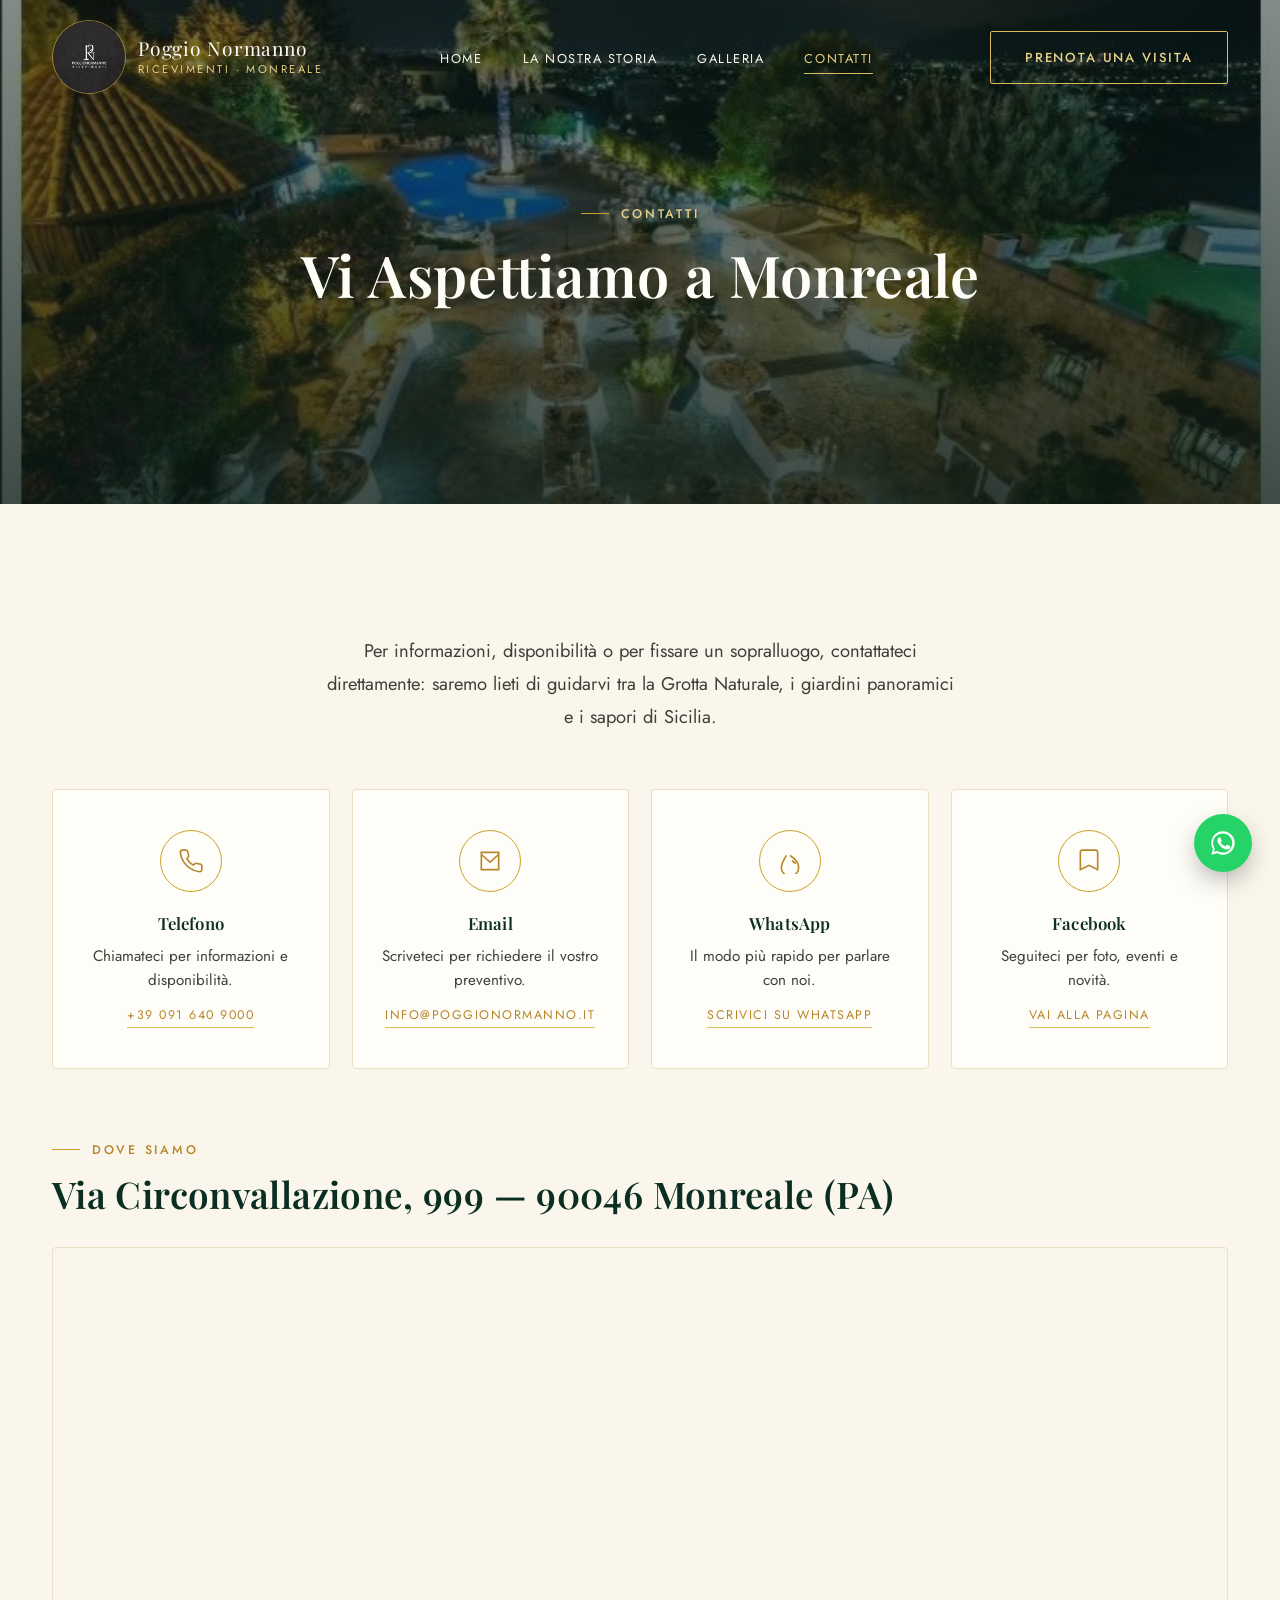
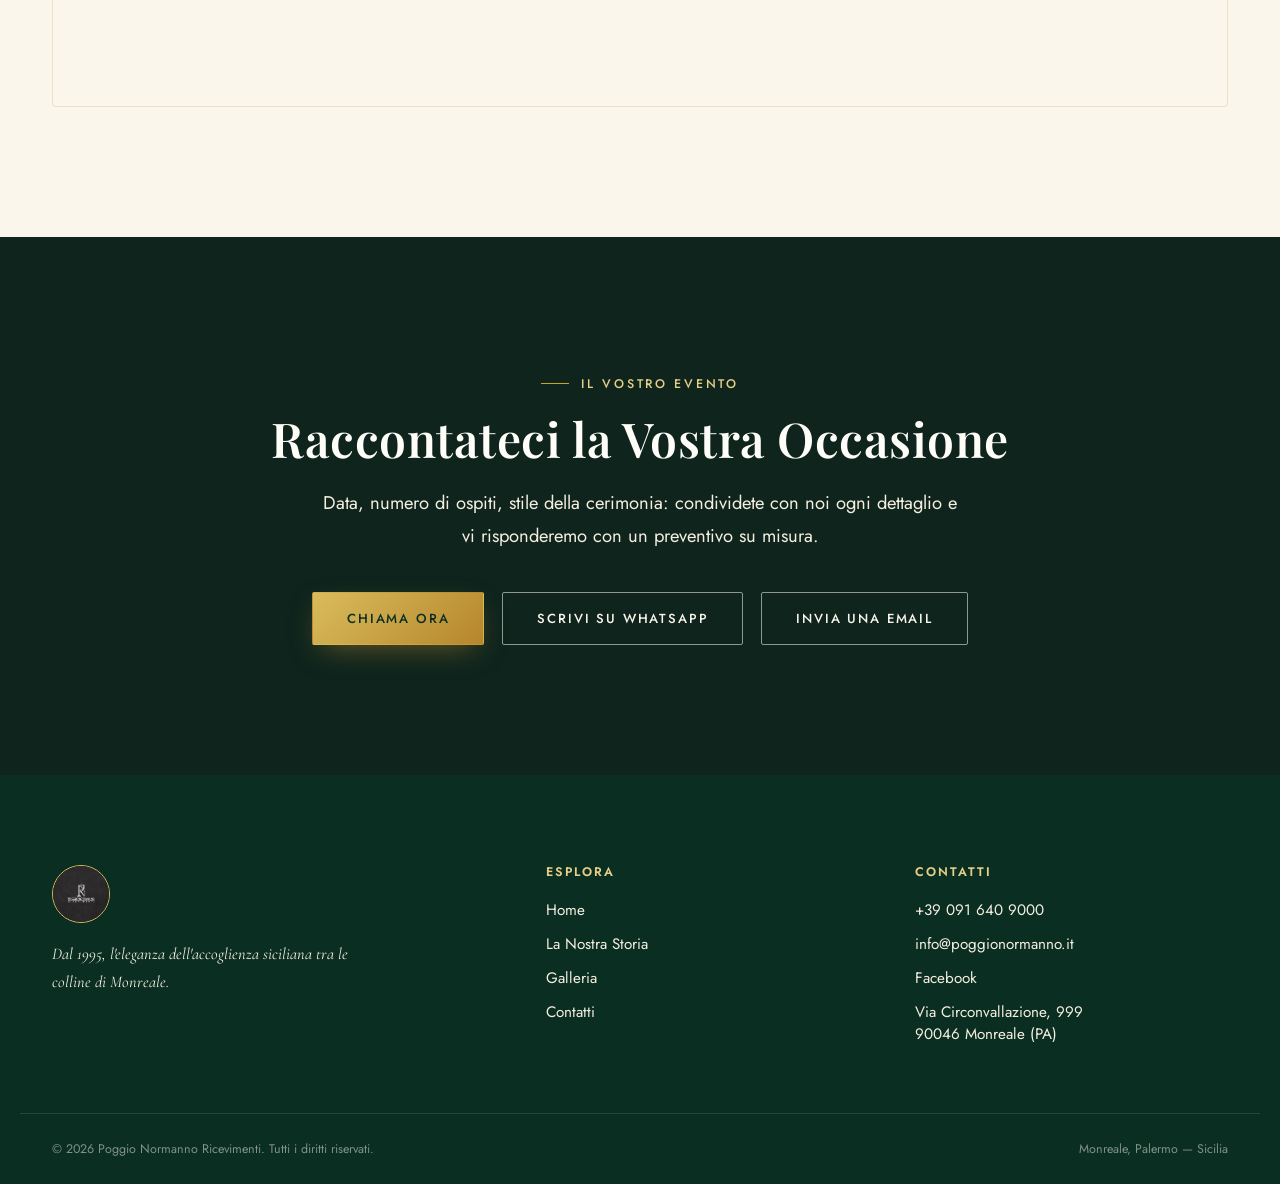
==== contatti.html @ 15d63153 "Add files via upload" ====
<!DOCTYPE html>
<html lang="it">
<head>
<meta charset="UTF-8">
<meta name="viewport" content="width=device-width, initial-scale=1.0">
<title>Contatti | Poggio Normanno Ricevimenti</title>
<meta name="description" content="Contatta Poggio Normanno Ricevimenti a Monreale: telefono, email, WhatsApp e indirizzo con mappa. Richiedi il tuo preventivo personalizzato.">
<link rel="icon" href="immagini/logo-poggio-normanno.JPG" type="image/jpeg">
<link rel="preconnect" href="https://fonts.googleapis.com">
<link rel="preconnect" href="https://fonts.gstatic.com" crossorigin>
<link href="https://fonts.googleapis.com/css2?family=Playfair+Display:ital,wght@0,500;0,600;0,700;1,600&family=Cormorant+Garamond:ital,wght@0,500;1,500;1,600&family=Jost:wght@300;400;500;600&display=swap" rel="stylesheet">
<link rel="stylesheet" href="css/style.css">
</head>
<body>

<header class="site-header">
  <div class="container header-inner">
    <a href="index.html" class="logo">
      <img src="immagini/logo-poggio-normanno.JPG" alt="Poggio Normanno Ricevimenti">
      <span class="logo-text">Poggio Normanno<span>Ricevimenti · Monreale</span></span>
    </a>
    <nav class="main-nav">
      <ul>
        <li><a href="index.html">Home</a></li>
        <li><a href="storia.html">La Nostra Storia</a></li>
        <li><a href="galleria.html">Galleria</a></li>
        <li><a href="contatti.html">Contatti</a></li>
      </ul>
    </nav>
    <div class="header-actions">
      <a href="contatti.html" class="btn btn-outline nav-cta">Prenota una Visita</a>
    </div>
    <button class="menu-toggle" aria-label="Apri menu">
      <span></span><span></span><span></span>
    </button>
  </div>
</header>

<div class="mobile-menu">
  <a href="index.html">Home</a>
  <a href="storia.html">La Nostra Storia</a>
  <a href="galleria.html">Galleria</a>
  <a href="contatti.html">Contatti</a>
  <a href="contatti.html" class="btn btn-gold">Prenota una Visita</a>
  <div class="mobile-menu-contacts">
    <a href="tel:+390916409000">+39 091 640 9000</a>
    <a href="https://wa.me/390916409000" target="_blank" rel="noopener">WhatsApp</a>
  </div>
</div>

<section class="page-hero">
  <img src="immagini/panoramica-notturna-piscina.JPG" alt="Vista panoramica serale di Poggio Normanno">
  <div class="page-hero-content">
    <span class="eyebrow">Contatti</span>
    <h1>Vi Aspettiamo a Monreale</h1>
  </div>
</section>

<section class="section-pad bg-cream">
  <div class="container">
    <div class="section-head reveal">
      <p class="lede" style="margin:0 auto; text-align:center;">Per informazioni, disponibilità o per fissare un sopralluogo, contattateci direttamente: saremo lieti di guidarvi tra la Grotta Naturale, i giardini panoramici e i sapori di Sicilia.</p>
    </div>

    <div class="contact-grid">
      <div class="contact-card reveal">
        <div class="feature-icon"><svg viewBox="0 0 24 24" fill="none" stroke="currentColor" stroke-width="1.5"><path d="M22 16.9v3a2 2 0 01-2.2 2 19.8 19.8 0 01-8.6-3.1 19.5 19.5 0 01-6-6 19.8 19.8 0 01-3.1-8.7A2 2 0 014.1 2h3a2 2 0 012 1.7c.1.9.3 1.8.6 2.7a2 2 0 01-.4 2.1L8.1 9.8a16 16 0 006 6l1.3-1.2a2 2 0 012.1-.4c.9.3 1.8.5 2.7.6a2 2 0 011.8 2.1z"/></svg></div>
        <h3>Telefono</h3>
        <p>Chiamateci per informazioni e disponibilità.</p>
        <a href="tel:+390916409000" class="card-link">+39 091 640 9000</a>
      </div>

      <div class="contact-card reveal reveal-delay-1">
        <div class="feature-icon"><svg viewBox="0 0 24 24" fill="none" stroke="currentColor" stroke-width="1.5"><path d="M4 4h16v16H4z"/><path d="M4 6l8 7 8-7"/></svg></div>
        <h3>Email</h3>
        <p>Scriveteci per richiedere il vostro preventivo.</p>
        <a href="mailto:info@poggionormanno.it" class="card-link">info@poggionormanno.it</a>
      </div>

      <div class="contact-card reveal reveal-delay-2">
        <div class="feature-icon"><svg viewBox="0 0 24 24" fill="none" stroke="currentColor" stroke-width="1.5"><path d="M17.5 14.4c-1.6-.7-2.6-1.5-3.6-3.1M8.6 6.9C7 10 4 14 4 18a8 8 0 0016 0c0-4-3-8-8-11.1"/></svg></div>
        <h3>WhatsApp</h3>
        <p>Il modo più rapido per parlare con noi.</p>
        <a href="https://wa.me/390916409000" target="_blank" rel="noopener" class="card-link">Scrivici su WhatsApp</a>
      </div>

      <div class="contact-card reveal">
        <div class="feature-icon"><svg viewBox="0 0 24 24" fill="none" stroke="currentColor" stroke-width="1.5"><path d="M18 2H6a2 2 0 00-2 2v16l8-4 8 4V4a2 2 0 00-2-2z"/></svg></div>
        <h3>Facebook</h3>
        <p>Seguiteci per foto, eventi e novità.</p>
        <a href="https://www.facebook.com/poggionormannoricevimenti" target="_blank" rel="noopener" class="card-link">Vai alla Pagina</a>
      </div>
    </div>

    <div class="section-head left reveal" style="max-width: none;">
      <span class="eyebrow">Dove Siamo</span>
      <h2 style="margin-top:14px; font-size: clamp(1.7rem, 3vw, 2.3rem);">Via Circonvallazione, 999 — 90046 Monreale (PA)</h2>
    </div>
    <div class="map-wrap reveal">
      <iframe
        src="https://www.google.com/maps?q=Via+Circonvallazione,+999,+90046+Monreale+PA&output=embed"
        loading="lazy"
        referrerpolicy="no-referrer-when-downgrade"
        title="Mappa Poggio Normanno Ricevimenti">
      </iframe>
    </div>
  </div>
</section>

<section class="cta-band">
  <div class="container reveal">
    <span class="eyebrow" style="justify-content:center; color: var(--gold-300);">Il Vostro Evento</span>
    <h2 style="margin: 18px 0 0;">Raccontateci la Vostra Occasione</h2>
    <p class="lede">Data, numero di ospiti, stile della cerimonia: condividete con noi ogni dettaglio e vi risponderemo con un preventivo su misura.</p>
    <div class="cta-actions">
      <a href="tel:+390916409000" class="btn btn-gold">Chiama Ora</a>
      <a href="https://wa.me/390916409000" target="_blank" rel="noopener" class="btn btn-outline">Scrivi su WhatsApp</a>
      <a href="mailto:info@poggionormanno.it" class="btn btn-outline">Invia una Email</a>
    </div>
  </div>
</section>

<footer class="site-footer">
  <div class="container footer-grid">
    <div class="footer-brand">
      <img src="immagini/logo-poggio-normanno.JPG" alt="Poggio Normanno Ricevimenti">
      <p>Dal 1995, l'eleganza dell'accoglienza siciliana tra le colline di Monreale.</p>
    </div>
    <div class="footer-col">
      <h4>Esplora</h4>
      <a href="index.html">Home</a>
      <a href="storia.html">La Nostra Storia</a>
      <a href="galleria.html">Galleria</a>
      <a href="contatti.html">Contatti</a>
    </div>
    <div class="footer-col">
      <h4>Contatti</h4>
      <a href="tel:+390916409000">+39 091 640 9000</a>
      <a href="mailto:info@poggionormanno.it">info@poggionormanno.it</a>
      <a href="https://www.facebook.com/poggionormannoricevimenti" target="_blank" rel="noopener">Facebook</a>
      <address>Via Circonvallazione, 999<br>90046 Monreale (PA)</address>
    </div>
  </div>
  <div class="footer-bottom container">
    <p>&copy; 2026 Poggio Normanno Ricevimenti. Tutti i diritti riservati.</p>
    <p>Monreale, Palermo — Sicilia</p>
  </div>
</footer>

<a href="https://wa.me/390916409000" target="_blank" rel="noopener" class="whatsapp-float" aria-label="Contattaci su WhatsApp">
  <svg viewBox="0 0 24 24"><path d="M17.5 14.4c-.3-.1-1.6-.8-1.9-.9-.2-.1-.4-.1-.6.1-.2.2-.6.9-.8 1-.1.2-.3.2-.5.1-1.6-.7-2.6-1.5-3.6-3.1-.1-.2-.1-.4.1-.5.2-.2.4-.4.6-.7.1-.2.1-.4 0-.6-.1-.2-.7-1.6-.9-2.1-.2-.5-.4-.4-.6-.4h-.5c-.2 0-.5.1-.7.3-.2.3-.9 1-.9 2.3 0 1.4 1 2.7 1.1 2.9.1.2 1.9 3 4.7 4.1 2.3.9 2.7.7 3.2.6.5-.1 1.6-.7 1.8-1.3.2-.6.2-1.2.2-1.3-.1-.1-.2-.2-.4-.3z"/><path d="M12 2a10 10 0 00-8.6 15.1L2 22l5.1-1.3A10 10 0 1012 2zm0 18.2c-1.6 0-3.1-.4-4.5-1.2l-.3-.2-3 .8.8-2.9-.2-.3A8.2 8.2 0 1112 20.2z"/></svg>
</a>

<script src="js/main.js"></script>
</body>
</html>
---- css/style.css ----
/* ============================================================
   POGGIO NORMANNO RICEVIMENTI — Lusso Mediterraneo
   ============================================================ */

:root {
  --emerald-950: #0a2e22;
  --emerald-900: #0f3d2e;
  --emerald-800: #164a38;
  --emerald-700: #1f5c46;
  --gold-600: #b6862c;
  --gold-500: #c9a227;
  --gold-400: #d9bc5c;
  --gold-300: #e6cf87;
  --cream-100: #faf6ec;
  --cream-200: #f5efe0;
  --sand-300: #ecdfc3;
  --charcoal-900: #23231f;
  --charcoal-700: #40403a;
  --white: #fffdf8;

  --font-display: "Playfair Display", "Georgia", serif;
  --font-accent: "Cormorant Garamond", "Georgia", serif;
  --font-body: "Jost", "Helvetica Neue", Arial, sans-serif;

  --container-w: 1240px;
  --header-pad-y: 20px;
  --header-pad-y-scrolled: 14px;
  --radius-soft: 12px;
  --emerald-flat: #0e241d;

  --ease: cubic-bezier(0.22, 1, 0.36, 1);
}

/* ---------- Reset ---------- */
*, *::before, *::after { box-sizing: border-box; }
html { scroll-behavior: smooth; }
body, h1, h2, h3, h4, p, ul, figure { margin: 0; }
ul { padding: 0; list-style: none; }
img { max-width: 100%; display: block; }
a { color: inherit; text-decoration: none; }
button { font: inherit; background: none; border: none; cursor: pointer; color: inherit; }
address { font-style: normal; }

body {
  font-family: var(--font-body);
  color: var(--charcoal-900);
  background: var(--cream-100);
  -webkit-font-smoothing: antialiased;
  overflow-x: hidden;
}

.container {
  max-width: var(--container-w);
  margin: 0 auto;
  padding: 0 32px;
}

h1, h2, h3, h4 {
  font-family: var(--font-display);
  font-weight: 600;
  line-height: 1.15;
  letter-spacing: 0.01em;
  color: var(--emerald-950);
}

.eyebrow {
  display: inline-flex;
  align-items: center;
  gap: 12px;
  font-family: var(--font-body);
  font-size: 0.78rem;
  font-weight: 500;
  letter-spacing: 0.22em;
  text-transform: uppercase;
  color: var(--gold-600);
}
.eyebrow::before {
  content: "";
  width: 28px;
  height: 1px;
  background: var(--gold-500);
}

.lede {
  font-size: 1.15rem;
  line-height: 1.8;
  color: var(--charcoal-700);
  max-width: 640px;
}

/* ---------- Divider ornament ---------- */
.ornament {
  width: 96px;
  height: 18px;
  margin: 22px auto;
  opacity: 0.85;
}
.ornament svg { width: 100%; height: 100%; display: block; }
.section-head { text-align: center; max-width: 720px; margin: 0 auto 56px; }
.section-head.left { text-align: left; margin: 0 0 32px; }

/* ---------- Buttons ---------- */
.btn {
  display: inline-flex;
  align-items: center;
  gap: 10px;
  padding: 16px 34px;
  font-size: 0.82rem;
  font-weight: 500;
  letter-spacing: 0.14em;
  text-transform: uppercase;
  border: 1px solid transparent;
  border-radius: 2px;
  transition: all 0.4s var(--ease);
  white-space: nowrap;
}
.btn-gold {
  background: linear-gradient(135deg, var(--gold-400), var(--gold-600));
  color: var(--emerald-950);
  box-shadow: 0 10px 30px -10px rgba(182, 134, 44, 0.6);
}
.btn-gold:hover { transform: translateY(-2px); box-shadow: 0 14px 34px -8px rgba(182, 134, 44, 0.7); }
.btn-outline {
  border-color: currentColor;
  color: inherit;
}
.btn-outline:hover { background: rgba(255,255,255,0.08); }
.btn-outline.dark { border-color: var(--emerald-900); color: var(--emerald-900); }
.btn-outline.dark:hover { background: var(--emerald-900); color: var(--cream-100); }

.link-gold {
  display: inline-flex;
  align-items: center;
  gap: 8px;
  font-size: 0.8rem;
  font-weight: 500;
  letter-spacing: 0.14em;
  text-transform: uppercase;
  color: var(--gold-600);
  border-bottom: 1px solid var(--gold-400);
  padding-bottom: 5px;
  transition: color 0.3s var(--ease), border-color 0.3s var(--ease), gap 0.3s var(--ease);
}
.link-gold:hover { color: var(--gold-500); border-color: var(--gold-600); gap: 12px; }

/* ============================================================
   HEADER
   ============================================================ */
.site-header {
  position: fixed;
  top: 0; left: 0; right: 0;
  z-index: 500;
  display: flex;
  align-items: center;
  padding: var(--header-pad-y) 0;
  transition: padding 0.4s var(--ease), background 0.4s var(--ease), box-shadow 0.4s var(--ease), backdrop-filter 0.4s var(--ease);
  background: transparent;
}
.site-header.is-scrolled {
  padding: var(--header-pad-y-scrolled) 0;
  background: rgba(18, 43, 37, 0.85);
  box-shadow: 0 6px 24px -8px rgba(0,0,0,0.3);
  backdrop-filter: blur(12px);
  -webkit-backdrop-filter: blur(12px);
}
.header-inner {
  width: 100%;
  display: flex;
  align-items: center;
  justify-content: space-between;
  gap: 24px;
}
.logo {
  display: flex;
  align-items: center;
  gap: 12px;
  flex-shrink: 0;
}
.logo img {
  height: 74px;
  width: 74px;
  object-fit: cover;
  border-radius: 50%;
  border: 1px solid rgba(214, 188, 92, 0.6);
  transition: height 0.4s var(--ease), width 0.4s var(--ease);
}
.site-header.is-scrolled .logo img { height: 54px; width: 54px; }
.logo-text {
  font-family: var(--font-display);
  font-size: 1.2rem;
  letter-spacing: 0.04em;
  color: var(--white);
  line-height: 1.1;
}
.logo-text span { display: block; font-family: var(--font-body); font-size: 0.7rem; letter-spacing: 0.22em; color: var(--gold-300); text-transform: uppercase; margin-top: 4px; }

.main-nav ul { display: flex; gap: 40px; }
.main-nav a {
  font-size: 0.8rem;
  letter-spacing: 0.12em;
  text-transform: uppercase;
  color: var(--cream-100);
  position: relative;
  padding-bottom: 6px;
}
.main-nav a::after {
  content: "";
  position: absolute; left: 0; bottom: 0;
  width: 0; height: 1px;
  background: var(--gold-400);
  transition: width 0.35s var(--ease);
}
.main-nav a:hover::after,
.main-nav a.active::after { width: 100%; }
.main-nav a.active { color: var(--gold-300); }

.header-actions { display: flex; align-items: center; gap: 20px; }
.nav-cta {
  border-color: var(--gold-400);
  color: var(--gold-300);
}
.nav-cta:hover { background: var(--gold-400); color: var(--emerald-950); }

.menu-toggle {
  display: none;
  flex-direction: column;
  gap: 5px;
  width: 32px;
  z-index: 600;
}
.menu-toggle span {
  height: 1px;
  background: var(--white);
  transition: transform 0.3s var(--ease), opacity 0.3s var(--ease);
}
.menu-toggle.is-open span:nth-child(1) { transform: translateY(6px) rotate(45deg); }
.menu-toggle.is-open span:nth-child(2) { opacity: 0; }
.menu-toggle.is-open span:nth-child(3) { transform: translateY(-6px) rotate(-45deg); }

.mobile-menu {
  position: fixed;
  inset: 0;
  background: var(--emerald-flat);
  z-index: 450;
  display: flex;
  flex-direction: column;
  align-items: center;
  justify-content: center;
  gap: 36px;
  transform: translateY(-100%);
  opacity: 0;
  visibility: hidden;
  transition: transform 0.5s var(--ease), opacity 0.5s var(--ease), visibility 0.5s;
}
.mobile-menu.is-open { transform: translateY(0); opacity: 1; visibility: visible; }
.mobile-menu a {
  font-family: var(--font-display);
  font-size: 1.9rem;
  color: var(--cream-100);
}
.mobile-menu a.active,
.mobile-menu a:hover { color: var(--gold-300); }
.mobile-menu .btn { margin-top: 10px; }
.mobile-menu-contacts { display: flex; gap: 22px; margin-top: 8px; }
.mobile-menu-contacts a { font-family: var(--font-body); font-size: 0.85rem; letter-spacing: 0.08em; color: var(--gold-300); }

/* ============================================================
   HERO (index)
   ============================================================ */
.hero {
  position: relative;
  height: 100vh;
  min-height: 640px;
  display: flex;
  align-items: center;
  justify-content: center;
  overflow: hidden;
  background: var(--emerald-950);
}
.hero-video {
  position: absolute; inset: 0;
  width: 100%; height: 100%;
  object-fit: cover;
}
.hero-overlay {
  position: absolute; inset: 0;
  background:
    linear-gradient(180deg, rgba(8,26,20,0.55) 0%, rgba(8,26,20,0.35) 40%, rgba(8,26,20,0.75) 100%);
}
.hero-content {
  position: relative;
  z-index: 2;
  text-align: center;
  color: var(--white);
  padding: 0 24px;
  max-width: 880px;
}
.hero-content .eyebrow { color: var(--gold-300); justify-content: center; }
.hero-content .eyebrow::before, .hero-content .eyebrow::after { background: var(--gold-300); }
.hero-content .eyebrow::after { content: ""; width: 28px; height: 1px; }
.hero-title {
  font-size: clamp(2.6rem, 6vw, 5.2rem);
  color: var(--white);
  margin: 22px 0 18px;
}
.hero-title em {
  font-family: var(--font-accent);
  font-style: italic;
  color: var(--gold-300);
  font-weight: 500;
}
.hero-sub {
  font-family: var(--font-accent);
  font-size: clamp(1.1rem, 2vw, 1.45rem);
  font-style: italic;
  color: var(--cream-200);
  max-width: 560px;
  margin: 0 auto 40px;
  line-height: 1.6;
}
.hero-actions { display: flex; gap: 18px; justify-content: center; flex-wrap: wrap; }
.hero-actions .btn-outline { border-color: rgba(250,246,236,0.6); color: var(--cream-100); }

/* ============================================================
   SECTIONS — generic
   ============================================================ */
section { position: relative; }
.section-pad { padding: 130px 0; }
.bg-cream { background: var(--cream-100); }
.bg-sand { background: var(--sand-300); }
.bg-emerald { background: var(--emerald-flat); color: var(--cream-100); }
.bg-emerald h2, .bg-emerald h3 { color: var(--white); }
.bg-emerald .lede { color: var(--cream-200); }

/* Soft color-blend at the top edge of a section, to avoid a hard block-to-block cut */
.soft-transition::before {
  content: "";
  position: absolute; top: 0; left: 0; right: 0;
  height: 130px;
  background: linear-gradient(to bottom, var(--cream-100), transparent);
  pointer-events: none;
}

#location, #grotta { scroll-margin-top: 110px; }

/* Intro features row */
.features-row {
  display: grid;
  grid-template-columns: repeat(3, 1fr);
  gap: 40px;
  margin-top: 64px;
}
.feature-item { text-align: center; padding: 0 12px; }
.feature-icon {
  width: 62px; height: 62px;
  margin: 0 auto 20px;
  border: 1px solid var(--gold-500);
  border-radius: 50%;
  display: flex; align-items: center; justify-content: center;
  color: var(--gold-600);
}
.feature-icon svg { width: 26px; height: 26px; }
.feature-item h3 { font-size: 1.2rem; margin-bottom: 10px; }
.feature-item p { color: var(--charcoal-700); font-size: 0.95rem; line-height: 1.7; }

/* Split feature (image + text) */
.split {
  display: grid;
  grid-template-columns: 1fr 1fr;
  align-items: center;
  gap: 0;
}
.split-media { position: relative; height: 100%; min-height: 480px; overflow: hidden; border-radius: var(--radius-soft); }
.split-media img {
  position: absolute; inset: 0;
  width: 100%; height: 100%;
  object-fit: cover;
}
.split-text { padding: 130px 80px; }
.split.reverse { direction: rtl; }
.split.reverse .split-text { direction: ltr; }
.split.reverse .split-media { direction: ltr; }

/* Grotta spotlight section */
.grotta-section {
  position: relative;
  cursor: default;
}
.grotta-section .split-media {
  --x: 50%; --y: 50%;
}
.grotta-section .split-media::after {
  content: "";
  position: absolute; inset: 0;
  background: radial-gradient(circle 260px at var(--x) var(--y), rgba(217,188,92,0.35), rgba(10,46,34,0.15) 60%, rgba(10,46,34,0.55) 100%);
  mix-blend-mode: screen;
  transition: opacity 0.3s ease;
  pointer-events: none;
  z-index: 2;
}
.grotta-section .split-media img { filter: saturate(1.05) contrast(1.02); }

/* Soft crossfade to a second Grotta view on hover */
.grotta-section .split-media { position: relative; }
.grotta-section .split-media .grotta-img {
  position: absolute; inset: 0;
  width: 100%; height: 100%;
  object-fit: cover;
  transition: opacity 1.4s var(--ease);
}
.grotta-section .split-media .grotta-img-b { opacity: 0; }
.grotta-section .split-media:hover .grotta-img-a { opacity: 0; }
.grotta-section .split-media:hover .grotta-img-b { opacity: 1; }
@media (prefers-reduced-motion: reduce) {
  .grotta-section .split-media .grotta-img { transition: none; }
}

/* Parallax banner */
.parallax-banner {
  position: relative;
  height: 640px;
  overflow: hidden;
  display: flex;
  align-items: center;
  justify-content: center;
}
.parallax-banner .parallax-img {
  position: absolute;
  top: -10%; left: 0;
  width: 100%; height: 120%;
  object-fit: cover;
  will-change: transform;
}
.parallax-banner::before {
  content: "";
  position: absolute; inset: 0;
  background: linear-gradient(180deg, rgba(10,26,20,0.35), rgba(10,26,20,0.75));
  z-index: 1;
}
.parallax-content {
  position: relative; z-index: 2;
  text-align: center; color: var(--white);
  max-width: 640px; padding: 0 24px;
}
.parallax-content .eyebrow { color: var(--gold-300); justify-content: center; }
.parallax-content h2 { color: var(--white); margin: 18px 0 20px; }
.parallax-content p { color: var(--cream-200); font-size: 1.05rem; line-height: 1.8; }

/* Gallery preview grid (home) */
.preview-grid {
  display: grid;
  grid-template-columns: repeat(4, 1fr);
  gap: 20px;
  margin-top: 56px;
}
.preview-item {
  position: relative;
  aspect-ratio: 3/4;
  overflow: hidden;
  border-radius: var(--radius-soft);
}
.preview-item img {
  width: 100%; height: 100%; object-fit: cover;
  transition: transform 0.6s var(--ease);
}
.preview-item:hover img { transform: scale(1.08); }
.preview-item .cap {
  position: absolute; left: 0; right: 0; bottom: 0;
  padding: 44px 22px 24px;
  background: linear-gradient(to top, rgba(4,10,8,0.96) 0%, rgba(4,10,8,0.6) 55%, transparent 100%);
  color: var(--cream-100);
  font-family: var(--font-display);
  font-size: 1.15rem;
  font-weight: 600;
  letter-spacing: 0.02em;
  text-transform: uppercase;
}
.preview-more { text-align: center; margin-top: 48px; }

/* Final CTA band */
.cta-band {
  background: var(--emerald-flat);
  color: var(--cream-100);
  text-align: center;
  padding: 130px 0;
}
.cta-band h2 { color: var(--white); font-size: clamp(2rem, 4vw, 3rem); }
.cta-band .lede { color: var(--cream-200); margin: 20px auto 40px; text-align: center; }
.cta-actions { display: flex; gap: 18px; justify-content: center; flex-wrap: wrap; }
.cta-actions .btn-outline { border-color: rgba(250,246,236,0.55); color: var(--cream-100); }

/* ============================================================
   PAGE HERO (sub-pages)
   ============================================================ */
.page-hero {
  position: relative;
  height: 56vh;
  min-height: 380px;
  display: flex;
  align-items: center;
  justify-content: center;
  overflow: hidden;
}
.page-hero img {
  position: absolute; inset: 0;
  width: 100%; height: 100%; object-fit: cover;
}
.page-hero::after {
  content: "";
  position: absolute; inset: 0;
  background: linear-gradient(180deg, rgba(8,26,20,0.5), rgba(8,26,20,0.78));
}
.page-hero-content {
  position: relative; z-index: 2;
  text-align: center; color: var(--white);
}
.page-hero-content .eyebrow { color: var(--gold-300); justify-content: center; }
.page-hero-content h1 { color: var(--white); font-size: clamp(2.4rem, 5vw, 3.6rem); margin-top: 18px; }

/* ============================================================
   STORIA page
   ============================================================ */
.story-block { padding: 130px 0; }
.story-block .container { max-width: 780px; }
.story-block p { font-size: 1.08rem; line-height: 1.95; color: var(--charcoal-700); margin-bottom: 22px; }
.story-block p:first-of-type::first-letter {
  font-family: var(--font-display);
  font-size: 3.6rem;
  color: var(--gold-600);
  float: left;
  line-height: 0.8;
  padding-right: 12px;
  margin-top: 8px;
}
.story-quote {
  font-family: var(--font-accent);
  font-style: italic;
  font-size: 1.7rem;
  color: var(--emerald-900);
  text-align: center;
  max-width: 640px;
  margin: 50px auto;
  line-height: 1.5;
}
.story-quote span { display: block; margin-top: 14px; font-family: var(--font-body); font-style: normal; font-size: 0.78rem; letter-spacing: 0.18em; text-transform: uppercase; color: var(--gold-600); }

.collage {
  display: grid;
  grid-template-columns: 1.2fr 1fr;
  gap: 20px;
  margin: 40px 0;
}
.collage img { width: 100%; height: 100%; object-fit: cover; border-radius: var(--radius-soft); }
.collage .tall { height: 100%; }

.timeline { display: flex; justify-content: center; gap: 0; margin: 70px 0 10px; flex-wrap: wrap; }
.timeline-item { flex: 1; min-width: 220px; text-align: center; padding: 0 24px; position: relative; }
.timeline-item + .timeline-item::before {
  content: "";
  position: absolute; left: 0; top: 10px;
  width: 1px; height: 40px;
  background: var(--gold-400);
}
.timeline-year { font-family: var(--font-display); font-size: 1.6rem; color: var(--gold-600); }
.timeline-item p { color: var(--charcoal-700); font-size: 0.92rem; margin-top: 8px; }

/* ============================================================
   GALLERIA page
   ============================================================ */
.gallery-filters {
  display: flex; justify-content: center; gap: 14px;
  margin-bottom: 48px; flex-wrap: wrap;
}
.filter-btn {
  padding: 10px 22px;
  border: 1px solid var(--sand-300);
  border-radius: 999px;
  font-size: 0.78rem;
  letter-spacing: 0.1em;
  text-transform: uppercase;
  color: var(--charcoal-700);
  transition: all 0.3s var(--ease);
}
.filter-btn:hover { border-color: var(--gold-500); color: var(--gold-600); }
.filter-btn.active { background: var(--emerald-900); border-color: var(--emerald-900); color: var(--cream-100); }

.gallery-grid {
  display: grid;
  grid-template-columns: repeat(4, 1fr);
  grid-auto-rows: 220px;
  grid-auto-flow: dense;
  gap: 18px;
}
.gallery-item {
  position: relative;
  overflow: hidden;
  border-radius: var(--radius-soft);
  cursor: pointer;
}
.gallery-item.g-large { grid-column: span 2; grid-row: span 2; }
.gallery-item.g-wide { grid-column: span 2; grid-row: span 1; }
.gallery-item.g-tall { grid-column: span 1; grid-row: span 2; }
/* Filtered subsets: uniform 1x1 tiles so dense packing never leaves empty cells */
.gallery-grid.is-filtered .gallery-item { grid-column: span 1; grid-row: span 1; }
.gallery-item img {
  width: 100%; height: 100%; object-fit: cover;
  transition: transform 0.6s var(--ease);
}
.gallery-item:hover img { transform: scale(1.06); }
.gallery-item .cap {
  position: absolute; inset: auto 0 0 0;
  padding: 40px 22px 22px;
  background: linear-gradient(to top, rgba(4,10,8,0.96) 0%, rgba(4,10,8,0.6) 55%, transparent 100%);
  color: var(--cream-100);
}
.gallery-item .cap .tag { font-size: 0.68rem; letter-spacing: 0.16em; text-transform: uppercase; color: var(--gold-300); display: block; margin-bottom: 4px; }
.gallery-item .cap .title { font-family: var(--font-display); font-size: 1.15rem; }
.gallery-item.hidden { display: none; }

.gallery-note {
  text-align: center;
  max-width: 560px;
  margin: 64px auto 0;
  color: var(--charcoal-700);
  font-family: var(--font-accent);
  font-style: italic;
  font-size: 1.15rem;
  line-height: 1.7;
}
.gallery-note a { color: var(--gold-600); border-bottom: 1px solid var(--gold-400); }

/* Lightbox */
.lightbox {
  position: fixed; inset: 0;
  background: rgba(8,20,16,0.94);
  z-index: 900;
  display: flex; align-items: center; justify-content: center;
  opacity: 0; visibility: hidden;
  transition: opacity 0.35s var(--ease), visibility 0.35s;
}
.lightbox.is-open { opacity: 1; visibility: visible; }
.lightbox-inner { max-width: 86vw; max-height: 82vh; text-align: center; }
.lightbox-inner img { max-width: 86vw; max-height: 74vh; object-fit: contain; margin: 0 auto; border: 1px solid rgba(214,188,92,0.3); border-radius: var(--radius-soft); }
.lightbox-cap { color: var(--cream-200); margin-top: 18px; font-family: var(--font-accent); font-style: italic; font-size: 1.1rem; }
.lightbox-close, .lightbox-prev, .lightbox-next {
  position: absolute;
  color: var(--cream-100);
  font-size: 1.6rem;
  padding: 12px;
}
.lightbox-close { top: 24px; right: 32px; }
.lightbox-prev { left: 24px; top: 50%; transform: translateY(-50%); }
.lightbox-next { right: 24px; top: 50%; transform: translateY(-50%); }
.lightbox-close:hover, .lightbox-prev:hover, .lightbox-next:hover { color: var(--gold-300); }

/* ============================================================
   CONTATTI page
   ============================================================ */
.contact-grid {
  display: grid;
  grid-template-columns: repeat(4, 1fr);
  gap: 22px;
  margin-bottom: 64px;
}
.contact-card {
  background: var(--white);
  border: 1px solid var(--sand-300);
  padding: 40px 26px;
  text-align: center;
  border-radius: 4px;
  transition: transform 0.35s var(--ease), box-shadow 0.35s var(--ease), border-color 0.35s var(--ease);
}
.contact-card:hover { transform: translateY(-6px); box-shadow: 0 24px 40px -20px rgba(15,61,46,0.25); border-color: var(--gold-400); }
.contact-card .feature-icon { margin-bottom: 22px; }
.contact-card h3 { font-size: 1.05rem; margin-bottom: 10px; }
.contact-card p, .contact-card address { color: var(--charcoal-700); font-size: 0.95rem; line-height: 1.6; }
.contact-card a.card-link { display: inline-block; margin-top: 14px; font-size: 0.78rem; letter-spacing: 0.12em; text-transform: uppercase; color: var(--gold-600); border-bottom: 1px solid var(--gold-400); padding-bottom: 3px; }

.map-wrap {
  position: relative;
  height: 460px;
  border-radius: 4px;
  overflow: hidden;
  border: 1px solid var(--sand-300);
}
.map-wrap iframe { width: 100%; height: 100%; border: 0; filter: saturate(0.9); }

/* ============================================================
   FOOTER
   ============================================================ */
.site-footer {
  background: var(--emerald-950);
  color: var(--cream-200);
  padding-top: 90px;
}
.footer-grid {
  display: grid;
  grid-template-columns: 1.4fr 1fr 1fr;
  gap: 56px;
  padding-bottom: 56px;
  border-bottom: 1px solid rgba(250,246,236,0.12);
}
.footer-brand img { height: 58px; width: 58px; object-fit: cover; border-radius: 50%; border: 1px solid var(--gold-400); margin-bottom: 18px; }
.footer-brand p { font-family: var(--font-accent); font-style: italic; color: var(--cream-200); font-size: 1.02rem; line-height: 1.7; max-width: 320px; }
.footer-col h4 { color: var(--gold-300); font-family: var(--font-body); font-size: 0.78rem; letter-spacing: 0.16em; text-transform: uppercase; margin-bottom: 20px; }
.footer-col a, .footer-col address { display: block; margin-bottom: 12px; font-size: 0.95rem; color: var(--cream-200); }
.footer-col a:hover { color: var(--gold-300); }
.footer-bottom {
  display: flex; justify-content: space-between; align-items: center;
  padding: 26px 32px;
  font-size: 0.78rem;
  color: rgba(250,246,236,0.5);
  flex-wrap: wrap; gap: 10px;
}

/* WhatsApp float */
.whatsapp-float {
  position: fixed;
  bottom: 28px; right: 28px;
  width: 58px; height: 58px;
  background: #25D366;
  border-radius: 50%;
  display: flex; align-items: center; justify-content: center;
  box-shadow: 0 10px 28px -6px rgba(0,0,0,0.4);
  z-index: 400;
  transition: transform 0.3s var(--ease);
}
.whatsapp-float:hover { transform: scale(1.08); }
.whatsapp-float svg { width: 28px; height: 28px; fill: #fff; }

/* ============================================================
   Scroll reveal
   ============================================================ */
.reveal { opacity: 0; transform: translateY(36px); transition: opacity 0.9s var(--ease), transform 0.9s var(--ease); }
.reveal.is-visible { opacity: 1; transform: translateY(0); }
.reveal-delay-1.is-visible { transition-delay: 0.12s; }
.reveal-delay-2.is-visible { transition-delay: 0.24s; }

@media (prefers-reduced-motion: reduce) {
  .reveal { opacity: 1; transform: none; transition: none; }
  html { scroll-behavior: auto; }
}

/* ============================================================
   RESPONSIVE
   ============================================================ */
@media (max-width: 1024px) {
  .split-text { padding: 60px 48px; }
  .features-row { gap: 28px; }
  .footer-grid { grid-template-columns: 1fr 1fr; gap: 40px; }
  .contact-grid { grid-template-columns: repeat(2, 1fr); }
}

@media (max-width: 860px) {
  .main-nav, .header-actions .nav-cta { display: none; }
  .menu-toggle { display: flex; }
  .split, .split.reverse { grid-template-columns: 1fr; direction: ltr; }
  .split-media { min-height: 340px; }
  .split-text { padding: 56px 28px; }
  .features-row { grid-template-columns: 1fr; gap: 40px; }
  .preview-grid { grid-template-columns: repeat(2, 1fr); }
  .gallery-grid { grid-template-columns: repeat(2, 1fr); grid-auto-rows: 200px; }
  .gallery-item.g-large { grid-column: span 2; grid-row: span 1; }
  .collage { grid-template-columns: 1fr; }
  .timeline { flex-direction: column; gap: 32px; }
  .timeline-item + .timeline-item::before { display: none; }
  .footer-grid { grid-template-columns: 1fr; }
  .contact-grid { grid-template-columns: 1fr; }
}

@media (max-width: 560px) {
  .container { padding: 0 20px; }
  .section-pad { padding: 96px 0; }
  .hero-actions, .cta-actions { flex-direction: column; align-items: stretch; }
  .btn { justify-content: center; }
  .logo-text { display: none; }
  .whatsapp-float { bottom: 18px; right: 18px; width: 52px; height: 52px; }
  .parallax-banner { height: 480px; }
}
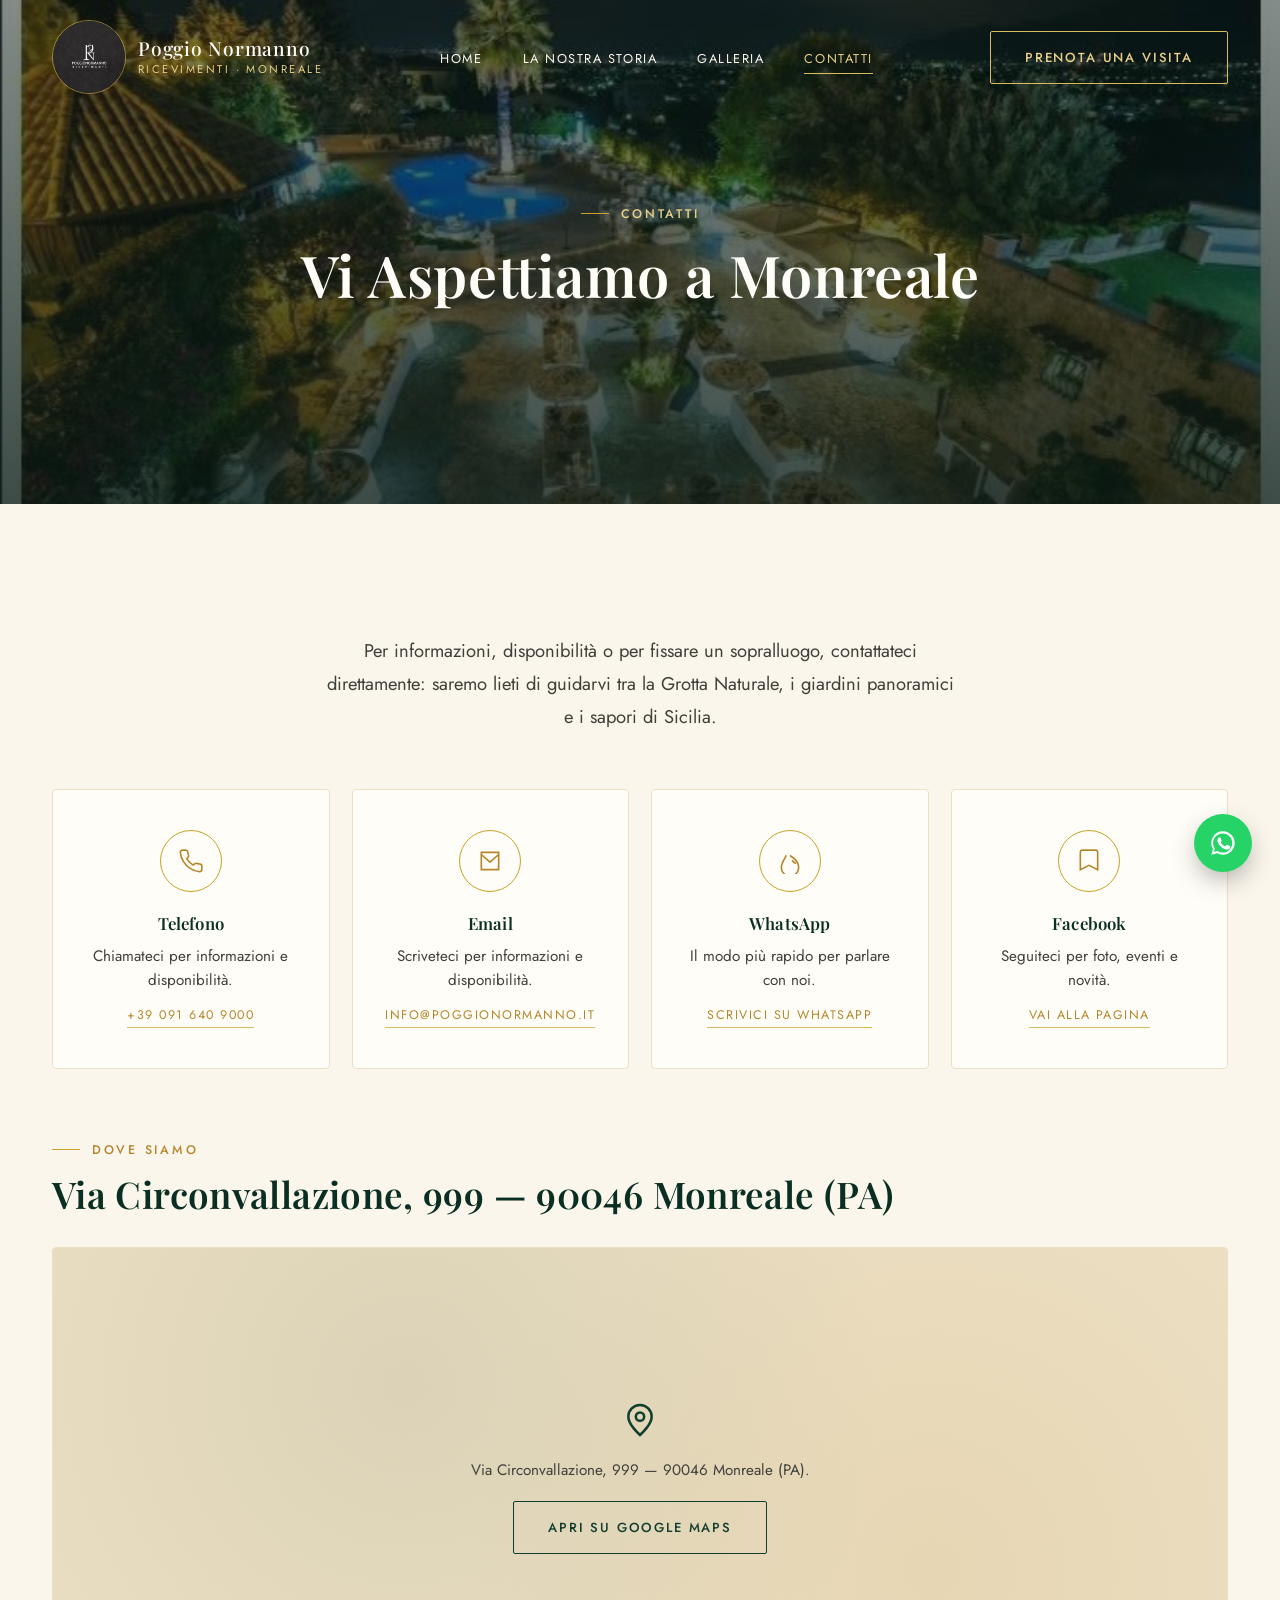
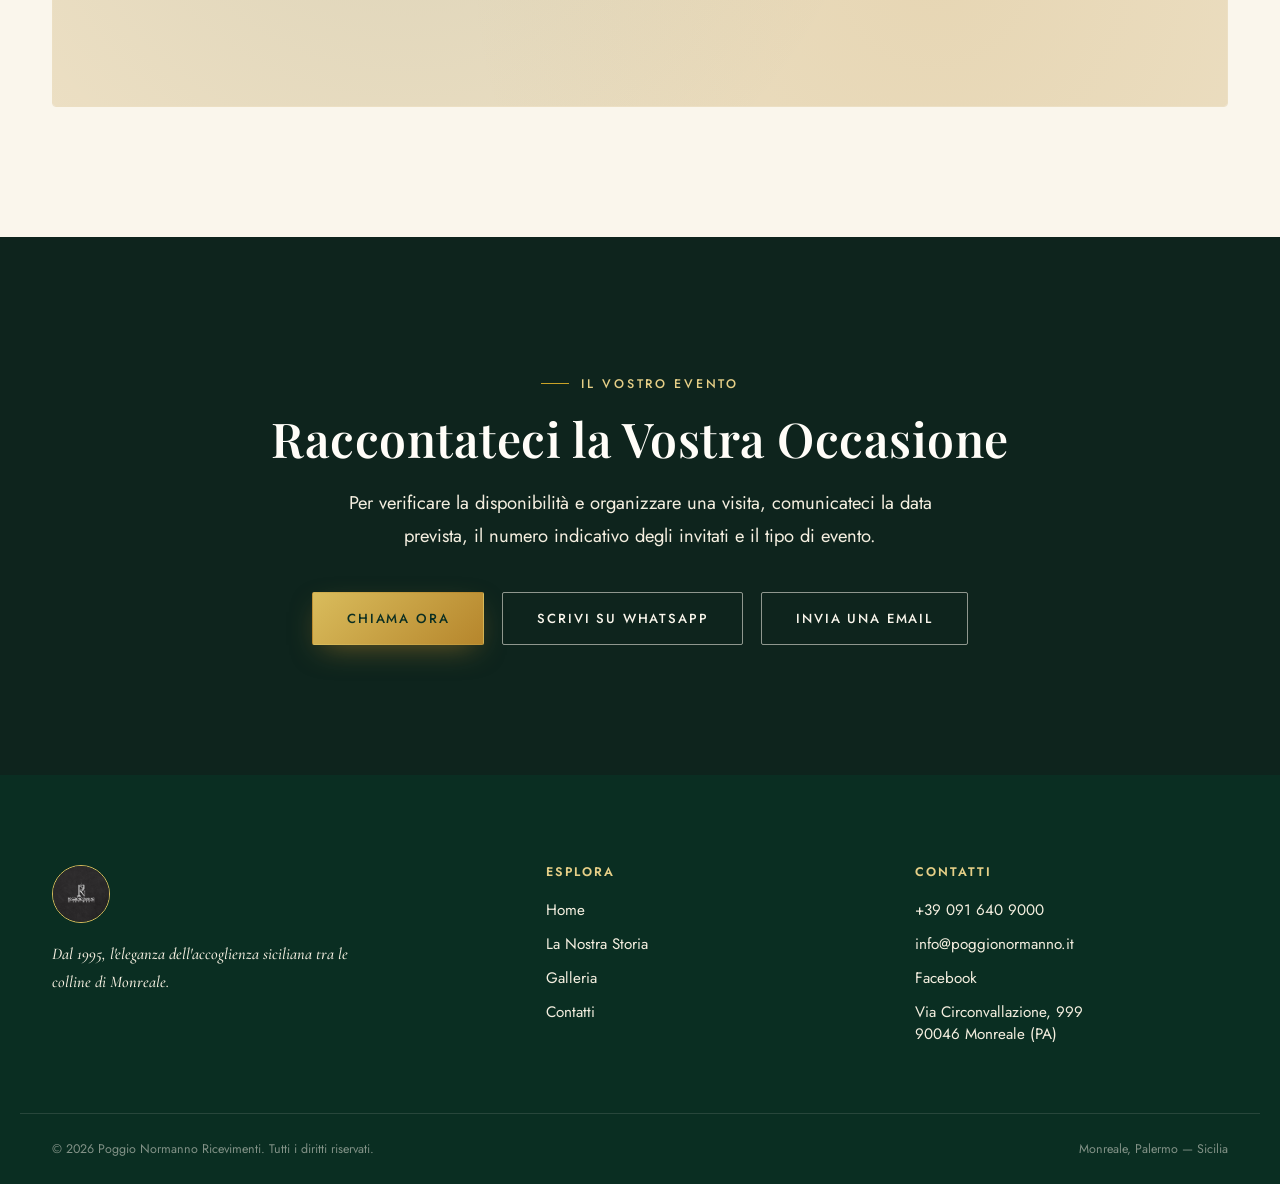
==== commit 95f77a1d: "Refresh site: self-hosted fonts, static Maps block, a11y/UX pass - Self-host Google Fonts (fonts/*.w" ====
--- a/contatti.html
+++ b/contatti.html
@@ -1,17 +1,31 @@
 <!DOCTYPE html>
 <html lang="it">
 <head>
+<script>document.documentElement.classList.add('js');</script>
 <meta charset="UTF-8">
 <meta name="viewport" content="width=device-width, initial-scale=1.0">
 <title>Contatti | Poggio Normanno Ricevimenti</title>
-<meta name="description" content="Contatta Poggio Normanno Ricevimenti a Monreale: telefono, email, WhatsApp e indirizzo con mappa. Richiedi il tuo preventivo personalizzato.">
+<meta name="description" content="Contatta Poggio Normanno Ricevimenti a Monreale: telefono, email, WhatsApp, pagina Facebook e indirizzo con mappa per organizzare una visita.">
+<link rel="canonical" href="https://sario67.github.io/poggio-normanno-sito/contatti.html">
+<meta property="og:type" content="website">
+<meta property="og:site_name" content="Poggio Normanno Ricevimenti">
+<meta property="og:locale" content="it_IT">
+<meta property="og:title" content="Contatti | Poggio Normanno Ricevimenti">
+<meta property="og:description" content="Telefono, WhatsApp, email, Facebook e indirizzo di Poggio Normanno Ricevimenti a Monreale.">
+<meta property="og:url" content="https://sario67.github.io/poggio-normanno-sito/contatti.html">
+<meta property="og:image" content="https://sario67.github.io/poggio-normanno-sito/immagini/panoramica-notturna-piscina.JPG">
+<meta name="twitter:card" content="summary_large_image">
+<meta name="twitter:title" content="Contatti | Poggio Normanno Ricevimenti">
+<meta name="twitter:description" content="Telefono, WhatsApp, email e indirizzo di Poggio Normanno Ricevimenti a Monreale.">
+<meta name="twitter:image" content="https://sario67.github.io/poggio-normanno-sito/immagini/panoramica-notturna-piscina.JPG">
+<meta name="theme-color" content="#0e241d">
 <link rel="icon" href="immagini/logo-poggio-normanno.JPG" type="image/jpeg">
-<link rel="preconnect" href="https://fonts.googleapis.com">
-<link rel="preconnect" href="https://fonts.gstatic.com" crossorigin>
-<link href="https://fonts.googleapis.com/css2?family=Playfair+Display:ital,wght@0,500;0,600;0,700;1,600&family=Cormorant+Garamond:ital,wght@0,500;1,500;1,600&family=Jost:wght@300;400;500;600&display=swap" rel="stylesheet">
+<link rel="stylesheet" href="css/fonts.css">
 <link rel="stylesheet" href="css/style.css">
 </head>
 <body>
+
+<a href="#main" class="skip-link">Vai al contenuto</a>
 
 <header class="site-header">
   <div class="container header-inner">
@@ -30,13 +44,13 @@
     <div class="header-actions">
       <a href="contatti.html" class="btn btn-outline nav-cta">Prenota una Visita</a>
     </div>
-    <button class="menu-toggle" aria-label="Apri menu">
+    <button class="menu-toggle" aria-label="Apri menu di navigazione" aria-expanded="false" aria-controls="mobileMenu">
       <span></span><span></span><span></span>
     </button>
   </div>
 </header>
 
-<div class="mobile-menu">
+<nav id="mobileMenu" class="mobile-menu" aria-label="Menu di navigazione">
   <a href="index.html">Home</a>
   <a href="storia.html">La Nostra Storia</a>
   <a href="galleria.html">Galleria</a>
@@ -44,9 +58,9 @@
   <a href="contatti.html" class="btn btn-gold">Prenota una Visita</a>
   <div class="mobile-menu-contacts">
     <a href="tel:+390916409000">+39 091 640 9000</a>
-    <a href="https://wa.me/390916409000" target="_blank" rel="noopener">WhatsApp</a>
+    <a href="https://wa.me/390916409000?text=Salve%2C%20vorrei%20informazioni%20su%20Poggio%20Normanno%20Ricevimenti." target="_blank" rel="noopener noreferrer">WhatsApp</a>
   </div>
-</div>
+</nav>
 
 <section class="page-hero">
   <img src="immagini/panoramica-notturna-piscina.JPG" alt="Vista panoramica serale di Poggio Normanno">
@@ -56,39 +70,42 @@
   </div>
 </section>
 
+<main id="main">
+
 <section class="section-pad bg-cream">
   <div class="container">
     <div class="section-head reveal">
       <p class="lede" style="margin:0 auto; text-align:center;">Per informazioni, disponibilità o per fissare un sopralluogo, contattateci direttamente: saremo lieti di guidarvi tra la Grotta Naturale, i giardini panoramici e i sapori di Sicilia.</p>
     </div>
 
+    <h2 class="sr-only">Recapiti diretti</h2>
     <div class="contact-grid">
       <div class="contact-card reveal">
-        <div class="feature-icon"><svg viewBox="0 0 24 24" fill="none" stroke="currentColor" stroke-width="1.5"><path d="M22 16.9v3a2 2 0 01-2.2 2 19.8 19.8 0 01-8.6-3.1 19.5 19.5 0 01-6-6 19.8 19.8 0 01-3.1-8.7A2 2 0 014.1 2h3a2 2 0 012 1.7c.1.9.3 1.8.6 2.7a2 2 0 01-.4 2.1L8.1 9.8a16 16 0 006 6l1.3-1.2a2 2 0 012.1-.4c.9.3 1.8.5 2.7.6a2 2 0 011.8 2.1z"/></svg></div>
+        <div class="feature-icon"><svg viewBox="0 0 24 24" fill="none" stroke="currentColor" stroke-width="1.5" aria-hidden="true" focusable="false"><path d="M22 16.9v3a2 2 0 01-2.2 2 19.8 19.8 0 01-8.6-3.1 19.5 19.5 0 01-6-6 19.8 19.8 0 01-3.1-8.7A2 2 0 014.1 2h3a2 2 0 012 1.7c.1.9.3 1.8.6 2.7a2 2 0 01-.4 2.1L8.1 9.8a16 16 0 006 6l1.3-1.2a2 2 0 012.1-.4c.9.3 1.8.5 2.7.6a2 2 0 011.8 2.1z"/></svg></div>
         <h3>Telefono</h3>
         <p>Chiamateci per informazioni e disponibilità.</p>
         <a href="tel:+390916409000" class="card-link">+39 091 640 9000</a>
       </div>
 
       <div class="contact-card reveal reveal-delay-1">
-        <div class="feature-icon"><svg viewBox="0 0 24 24" fill="none" stroke="currentColor" stroke-width="1.5"><path d="M4 4h16v16H4z"/><path d="M4 6l8 7 8-7"/></svg></div>
+        <div class="feature-icon"><svg viewBox="0 0 24 24" fill="none" stroke="currentColor" stroke-width="1.5" aria-hidden="true" focusable="false"><path d="M4 4h16v16H4z"/><path d="M4 6l8 7 8-7"/></svg></div>
         <h3>Email</h3>
-        <p>Scriveteci per richiedere il vostro preventivo.</p>
+        <p>Scriveteci per informazioni e disponibilità.</p>
         <a href="mailto:info@poggionormanno.it" class="card-link">info@poggionormanno.it</a>
       </div>
 
       <div class="contact-card reveal reveal-delay-2">
-        <div class="feature-icon"><svg viewBox="0 0 24 24" fill="none" stroke="currentColor" stroke-width="1.5"><path d="M17.5 14.4c-1.6-.7-2.6-1.5-3.6-3.1M8.6 6.9C7 10 4 14 4 18a8 8 0 0016 0c0-4-3-8-8-11.1"/></svg></div>
+        <div class="feature-icon"><svg viewBox="0 0 24 24" fill="none" stroke="currentColor" stroke-width="1.5" aria-hidden="true" focusable="false"><path d="M17.5 14.4c-1.6-.7-2.6-1.5-3.6-3.1M8.6 6.9C7 10 4 14 4 18a8 8 0 0016 0c0-4-3-8-8-11.1"/></svg></div>
         <h3>WhatsApp</h3>
         <p>Il modo più rapido per parlare con noi.</p>
-        <a href="https://wa.me/390916409000" target="_blank" rel="noopener" class="card-link">Scrivici su WhatsApp</a>
+        <a href="https://wa.me/390916409000?text=Salve%2C%20vorrei%20informazioni%20su%20Poggio%20Normanno%20Ricevimenti." target="_blank" rel="noopener noreferrer" class="card-link">Scrivici su WhatsApp</a>
       </div>
 
       <div class="contact-card reveal">
-        <div class="feature-icon"><svg viewBox="0 0 24 24" fill="none" stroke="currentColor" stroke-width="1.5"><path d="M18 2H6a2 2 0 00-2 2v16l8-4 8 4V4a2 2 0 00-2-2z"/></svg></div>
+        <div class="feature-icon"><svg viewBox="0 0 24 24" fill="none" stroke="currentColor" stroke-width="1.5" aria-hidden="true" focusable="false"><path d="M18 2H6a2 2 0 00-2 2v16l8-4 8 4V4a2 2 0 00-2-2z"/></svg></div>
         <h3>Facebook</h3>
         <p>Seguiteci per foto, eventi e novità.</p>
-        <a href="https://www.facebook.com/poggionormannoricevimenti" target="_blank" rel="noopener" class="card-link">Vai alla Pagina</a>
+        <a href="https://www.facebook.com/poggionormannoricevimenti" target="_blank" rel="noopener noreferrer" class="card-link">Vai alla Pagina</a>
       </div>
     </div>
 
@@ -97,12 +114,13 @@
       <h2 style="margin-top:14px; font-size: clamp(1.7rem, 3vw, 2.3rem);">Via Circonvallazione, 999 — 90046 Monreale (PA)</h2>
     </div>
     <div class="map-wrap reveal">
-      <iframe
-        src="https://www.google.com/maps?q=Via+Circonvallazione,+999,+90046+Monreale+PA&output=embed"
-        loading="lazy"
-        referrerpolicy="no-referrer-when-downgrade"
-        title="Mappa Poggio Normanno Ricevimenti">
-      </iframe>
+      <div class="map-placeholder">
+        <svg viewBox="0 0 24 24" fill="none" stroke="currentColor" stroke-width="1.5" aria-hidden="true" focusable="false"><path d="M12 21s-7-6.1-7-11a7 7 0 0114 0c0 4.9-7 11-7 11z"/><circle cx="12" cy="10" r="2.5"/></svg>
+        <p>Via Circonvallazione, 999 — 90046 Monreale (PA).</p>
+        <div class="map-links">
+          <a href="https://www.google.com/maps/search/?api=1&amp;query=Via+Circonvallazione+999+90046+Monreale+PA" target="_blank" rel="noopener noreferrer" class="btn btn-outline dark">Apri su Google Maps</a>
+        </div>
+      </div>
     </div>
   </div>
 </section>
@@ -111,14 +129,16 @@
   <div class="container reveal">
     <span class="eyebrow" style="justify-content:center; color: var(--gold-300);">Il Vostro Evento</span>
     <h2 style="margin: 18px 0 0;">Raccontateci la Vostra Occasione</h2>
-    <p class="lede">Data, numero di ospiti, stile della cerimonia: condividete con noi ogni dettaglio e vi risponderemo con un preventivo su misura.</p>
+    <p class="lede">Per verificare la disponibilità e organizzare una visita, comunicateci la data prevista, il numero indicativo degli invitati e il tipo di evento.</p>
     <div class="cta-actions">
       <a href="tel:+390916409000" class="btn btn-gold">Chiama Ora</a>
-      <a href="https://wa.me/390916409000" target="_blank" rel="noopener" class="btn btn-outline">Scrivi su WhatsApp</a>
+      <a href="https://wa.me/390916409000?text=Salve%2C%20vorrei%20informazioni%20su%20Poggio%20Normanno%20Ricevimenti." target="_blank" rel="noopener noreferrer" class="btn btn-outline">Scrivi su WhatsApp</a>
       <a href="mailto:info@poggionormanno.it" class="btn btn-outline">Invia una Email</a>
     </div>
   </div>
 </section>
+
+</main>
 
 <footer class="site-footer">
   <div class="container footer-grid">
@@ -137,18 +157,18 @@
       <h4>Contatti</h4>
       <a href="tel:+390916409000">+39 091 640 9000</a>
       <a href="mailto:info@poggionormanno.it">info@poggionormanno.it</a>
-      <a href="https://www.facebook.com/poggionormannoricevimenti" target="_blank" rel="noopener">Facebook</a>
+      <a href="https://www.facebook.com/poggionormannoricevimenti" target="_blank" rel="noopener noreferrer">Facebook</a>
       <address>Via Circonvallazione, 999<br>90046 Monreale (PA)</address>
     </div>
   </div>
   <div class="footer-bottom container">
-    <p>&copy; 2026 Poggio Normanno Ricevimenti. Tutti i diritti riservati.</p>
+    <p>&copy; <span class="copy-year">2026</span> Poggio Normanno Ricevimenti. Tutti i diritti riservati.</p>
     <p>Monreale, Palermo — Sicilia</p>
   </div>
 </footer>
 
-<a href="https://wa.me/390916409000" target="_blank" rel="noopener" class="whatsapp-float" aria-label="Contattaci su WhatsApp">
-  <svg viewBox="0 0 24 24"><path d="M17.5 14.4c-.3-.1-1.6-.8-1.9-.9-.2-.1-.4-.1-.6.1-.2.2-.6.9-.8 1-.1.2-.3.2-.5.1-1.6-.7-2.6-1.5-3.6-3.1-.1-.2-.1-.4.1-.5.2-.2.4-.4.6-.7.1-.2.1-.4 0-.6-.1-.2-.7-1.6-.9-2.1-.2-.5-.4-.4-.6-.4h-.5c-.2 0-.5.1-.7.3-.2.3-.9 1-.9 2.3 0 1.4 1 2.7 1.1 2.9.1.2 1.9 3 4.7 4.1 2.3.9 2.7.7 3.2.6.5-.1 1.6-.7 1.8-1.3.2-.6.2-1.2.2-1.3-.1-.1-.2-.2-.4-.3z"/><path d="M12 2a10 10 0 00-8.6 15.1L2 22l5.1-1.3A10 10 0 1012 2zm0 18.2c-1.6 0-3.1-.4-4.5-1.2l-.3-.2-3 .8.8-2.9-.2-.3A8.2 8.2 0 1112 20.2z"/></svg>
+<a href="https://wa.me/390916409000?text=Salve%2C%20vorrei%20informazioni%20su%20Poggio%20Normanno%20Ricevimenti." target="_blank" rel="noopener noreferrer" class="whatsapp-float" aria-label="Contattaci su WhatsApp">
+  <svg viewBox="0 0 24 24" aria-hidden="true" focusable="false"><path d="M17.5 14.4c-.3-.1-1.6-.8-1.9-.9-.2-.1-.4-.1-.6.1-.2.2-.6.9-.8 1-.1.2-.3.2-.5.1-1.6-.7-2.6-1.5-3.6-3.1-.1-.2-.1-.4.1-.5.2-.2.4-.4.6-.7.1-.2.1-.4 0-.6-.1-.2-.7-1.6-.9-2.1-.2-.5-.4-.4-.6-.4h-.5c-.2 0-.5.1-.7.3-.2.3-.9 1-.9 2.3 0 1.4 1 2.7 1.1 2.9.1.2 1.9 3 4.7 4.1 2.3.9 2.7.7 3.2.6.5-.1 1.6-.7 1.8-1.3.2-.6.2-1.2.2-1.3-.1-.1-.2-.2-.4-.3z"/><path d="M12 2a10 10 0 00-8.6 15.1L2 22l5.1-1.3A10 10 0 1012 2zm0 18.2c-1.6 0-3.1-.4-4.5-1.2l-.3-.2-3 .8.8-2.9-.2-.3A8.2 8.2 0 1112 20.2z"/></svg>
 </a>
 
 <script src="js/main.js"></script>
--- a/css/fonts.css
+++ b/css/fonts.css
@@ -0,0 +1,199 @@
+/* Self-hosted fonts (downloaded from Google Fonts, latin + latin-ext subsets) */
+
+@font-face {
+  font-family: 'Cormorant Garamond';
+  font-style: italic;
+  font-weight: 500;
+  font-display: swap;
+  src: url('../fonts/cormorant-garamond-500-italic-latin-ext.woff2') format('woff2');
+  unicode-range: U+0100-02BA, U+02BD-02C5, U+02C7-02CC, U+02CE-02D7, U+02DD-02FF, U+0304, U+0308, U+0329, U+1D00-1DBF, U+1E00-1E9F, U+1EF2-1EFF, U+2020, U+20A0-20AB, U+20AD-20C0, U+2113, U+2C60-2C7F, U+A720-A7FF;
+}
+
+@font-face {
+  font-family: 'Cormorant Garamond';
+  font-style: italic;
+  font-weight: 500;
+  font-display: swap;
+  src: url('../fonts/cormorant-garamond-500-italic-latin.woff2') format('woff2');
+  unicode-range: U+0000-00FF, U+0131, U+0152-0153, U+02BB-02BC, U+02C6, U+02DA, U+02DC, U+0304, U+0308, U+0329, U+2000-206F, U+20AC, U+2122, U+2191, U+2193, U+2212, U+2215, U+FEFF, U+FFFD;
+}
+
+@font-face {
+  font-family: 'Cormorant Garamond';
+  font-style: italic;
+  font-weight: 600;
+  font-display: swap;
+  src: url('../fonts/cormorant-garamond-600-italic-latin-ext.woff2') format('woff2');
+  unicode-range: U+0100-02BA, U+02BD-02C5, U+02C7-02CC, U+02CE-02D7, U+02DD-02FF, U+0304, U+0308, U+0329, U+1D00-1DBF, U+1E00-1E9F, U+1EF2-1EFF, U+2020, U+20A0-20AB, U+20AD-20C0, U+2113, U+2C60-2C7F, U+A720-A7FF;
+}
+
+@font-face {
+  font-family: 'Cormorant Garamond';
+  font-style: italic;
+  font-weight: 600;
+  font-display: swap;
+  src: url('../fonts/cormorant-garamond-600-italic-latin.woff2') format('woff2');
+  unicode-range: U+0000-00FF, U+0131, U+0152-0153, U+02BB-02BC, U+02C6, U+02DA, U+02DC, U+0304, U+0308, U+0329, U+2000-206F, U+20AC, U+2122, U+2191, U+2193, U+2212, U+2215, U+FEFF, U+FFFD;
+}
+
+@font-face {
+  font-family: 'Cormorant Garamond';
+  font-style: normal;
+  font-weight: 500;
+  font-display: swap;
+  src: url('../fonts/cormorant-garamond-500-normal-latin-ext.woff2') format('woff2');
+  unicode-range: U+0100-02BA, U+02BD-02C5, U+02C7-02CC, U+02CE-02D7, U+02DD-02FF, U+0304, U+0308, U+0329, U+1D00-1DBF, U+1E00-1E9F, U+1EF2-1EFF, U+2020, U+20A0-20AB, U+20AD-20C0, U+2113, U+2C60-2C7F, U+A720-A7FF;
+}
+
+@font-face {
+  font-family: 'Cormorant Garamond';
+  font-style: normal;
+  font-weight: 500;
+  font-display: swap;
+  src: url('../fonts/cormorant-garamond-500-normal-latin.woff2') format('woff2');
+  unicode-range: U+0000-00FF, U+0131, U+0152-0153, U+02BB-02BC, U+02C6, U+02DA, U+02DC, U+0304, U+0308, U+0329, U+2000-206F, U+20AC, U+2122, U+2191, U+2193, U+2212, U+2215, U+FEFF, U+FFFD;
+}
+
+@font-face {
+  font-family: 'Jost';
+  font-style: normal;
+  font-weight: 300;
+  font-display: swap;
+  src: url('../fonts/jost-300-normal-latin-ext.woff2') format('woff2');
+  unicode-range: U+0100-02BA, U+02BD-02C5, U+02C7-02CC, U+02CE-02D7, U+02DD-02FF, U+0304, U+0308, U+0329, U+1D00-1DBF, U+1E00-1E9F, U+1EF2-1EFF, U+2020, U+20A0-20AB, U+20AD-20C0, U+2113, U+2C60-2C7F, U+A720-A7FF;
+}
+
+@font-face {
+  font-family: 'Jost';
+  font-style: normal;
+  font-weight: 300;
+  font-display: swap;
+  src: url('../fonts/jost-300-normal-latin.woff2') format('woff2');
+  unicode-range: U+0000-00FF, U+0131, U+0152-0153, U+02BB-02BC, U+02C6, U+02DA, U+02DC, U+0304, U+0308, U+0329, U+2000-206F, U+20AC, U+2122, U+2191, U+2193, U+2212, U+2215, U+FEFF, U+FFFD;
+}
+
+@font-face {
+  font-family: 'Jost';
+  font-style: normal;
+  font-weight: 400;
+  font-display: swap;
+  src: url('../fonts/jost-400-normal-latin-ext.woff2') format('woff2');
+  unicode-range: U+0100-02BA, U+02BD-02C5, U+02C7-02CC, U+02CE-02D7, U+02DD-02FF, U+0304, U+0308, U+0329, U+1D00-1DBF, U+1E00-1E9F, U+1EF2-1EFF, U+2020, U+20A0-20AB, U+20AD-20C0, U+2113, U+2C60-2C7F, U+A720-A7FF;
+}
+
+@font-face {
+  font-family: 'Jost';
+  font-style: normal;
+  font-weight: 400;
+  font-display: swap;
+  src: url('../fonts/jost-400-normal-latin.woff2') format('woff2');
+  unicode-range: U+0000-00FF, U+0131, U+0152-0153, U+02BB-02BC, U+02C6, U+02DA, U+02DC, U+0304, U+0308, U+0329, U+2000-206F, U+20AC, U+2122, U+2191, U+2193, U+2212, U+2215, U+FEFF, U+FFFD;
+}
+
+@font-face {
+  font-family: 'Jost';
+  font-style: normal;
+  font-weight: 500;
+  font-display: swap;
+  src: url('../fonts/jost-500-normal-latin-ext.woff2') format('woff2');
+  unicode-range: U+0100-02BA, U+02BD-02C5, U+02C7-02CC, U+02CE-02D7, U+02DD-02FF, U+0304, U+0308, U+0329, U+1D00-1DBF, U+1E00-1E9F, U+1EF2-1EFF, U+2020, U+20A0-20AB, U+20AD-20C0, U+2113, U+2C60-2C7F, U+A720-A7FF;
+}
+
+@font-face {
+  font-family: 'Jost';
+  font-style: normal;
+  font-weight: 500;
+  font-display: swap;
+  src: url('../fonts/jost-500-normal-latin.woff2') format('woff2');
+  unicode-range: U+0000-00FF, U+0131, U+0152-0153, U+02BB-02BC, U+02C6, U+02DA, U+02DC, U+0304, U+0308, U+0329, U+2000-206F, U+20AC, U+2122, U+2191, U+2193, U+2212, U+2215, U+FEFF, U+FFFD;
+}
+
+@font-face {
+  font-family: 'Jost';
+  font-style: normal;
+  font-weight: 600;
+  font-display: swap;
+  src: url('../fonts/jost-600-normal-latin-ext.woff2') format('woff2');
+  unicode-range: U+0100-02BA, U+02BD-02C5, U+02C7-02CC, U+02CE-02D7, U+02DD-02FF, U+0304, U+0308, U+0329, U+1D00-1DBF, U+1E00-1E9F, U+1EF2-1EFF, U+2020, U+20A0-20AB, U+20AD-20C0, U+2113, U+2C60-2C7F, U+A720-A7FF;
+}
+
+@font-face {
+  font-family: 'Jost';
+  font-style: normal;
+  font-weight: 600;
+  font-display: swap;
+  src: url('../fonts/jost-600-normal-latin.woff2') format('woff2');
+  unicode-range: U+0000-00FF, U+0131, U+0152-0153, U+02BB-02BC, U+02C6, U+02DA, U+02DC, U+0304, U+0308, U+0329, U+2000-206F, U+20AC, U+2122, U+2191, U+2193, U+2212, U+2215, U+FEFF, U+FFFD;
+}
+
+@font-face {
+  font-family: 'Playfair Display';
+  font-style: italic;
+  font-weight: 600;
+  font-display: swap;
+  src: url('../fonts/playfair-display-600-italic-latin-ext.woff2') format('woff2');
+  unicode-range: U+0100-02BA, U+02BD-02C5, U+02C7-02CC, U+02CE-02D7, U+02DD-02FF, U+0304, U+0308, U+0329, U+1D00-1DBF, U+1E00-1E9F, U+1EF2-1EFF, U+2020, U+20A0-20AB, U+20AD-20C0, U+2113, U+2C60-2C7F, U+A720-A7FF;
+}
+
+@font-face {
+  font-family: 'Playfair Display';
+  font-style: italic;
+  font-weight: 600;
+  font-display: swap;
+  src: url('../fonts/playfair-display-600-italic-latin.woff2') format('woff2');
+  unicode-range: U+0000-00FF, U+0131, U+0152-0153, U+02BB-02BC, U+02C6, U+02DA, U+02DC, U+0304, U+0308, U+0329, U+2000-206F, U+20AC, U+2122, U+2191, U+2193, U+2212, U+2215, U+FEFF, U+FFFD;
+}
+
+@font-face {
+  font-family: 'Playfair Display';
+  font-style: normal;
+  font-weight: 500;
+  font-display: swap;
+  src: url('../fonts/playfair-display-500-normal-latin-ext.woff2') format('woff2');
+  unicode-range: U+0100-02BA, U+02BD-02C5, U+02C7-02CC, U+02CE-02D7, U+02DD-02FF, U+0304, U+0308, U+0329, U+1D00-1DBF, U+1E00-1E9F, U+1EF2-1EFF, U+2020, U+20A0-20AB, U+20AD-20C0, U+2113, U+2C60-2C7F, U+A720-A7FF;
+}
+
+@font-face {
+  font-family: 'Playfair Display';
+  font-style: normal;
+  font-weight: 500;
+  font-display: swap;
+  src: url('../fonts/playfair-display-500-normal-latin.woff2') format('woff2');
+  unicode-range: U+0000-00FF, U+0131, U+0152-0153, U+02BB-02BC, U+02C6, U+02DA, U+02DC, U+0304, U+0308, U+0329, U+2000-206F, U+20AC, U+2122, U+2191, U+2193, U+2212, U+2215, U+FEFF, U+FFFD;
+}
+
+@font-face {
+  font-family: 'Playfair Display';
+  font-style: normal;
+  font-weight: 600;
+  font-display: swap;
+  src: url('../fonts/playfair-display-600-normal-latin-ext.woff2') format('woff2');
+  unicode-range: U+0100-02BA, U+02BD-02C5, U+02C7-02CC, U+02CE-02D7, U+02DD-02FF, U+0304, U+0308, U+0329, U+1D00-1DBF, U+1E00-1E9F, U+1EF2-1EFF, U+2020, U+20A0-20AB, U+20AD-20C0, U+2113, U+2C60-2C7F, U+A720-A7FF;
+}
+
+@font-face {
+  font-family: 'Playfair Display';
+  font-style: normal;
+  font-weight: 600;
+  font-display: swap;
+  src: url('../fonts/playfair-display-600-normal-latin.woff2') format('woff2');
+  unicode-range: U+0000-00FF, U+0131, U+0152-0153, U+02BB-02BC, U+02C6, U+02DA, U+02DC, U+0304, U+0308, U+0329, U+2000-206F, U+20AC, U+2122, U+2191, U+2193, U+2212, U+2215, U+FEFF, U+FFFD;
+}
+
+@font-face {
+  font-family: 'Playfair Display';
+  font-style: normal;
+  font-weight: 700;
+  font-display: swap;
+  src: url('../fonts/playfair-display-700-normal-latin-ext.woff2') format('woff2');
+  unicode-range: U+0100-02BA, U+02BD-02C5, U+02C7-02CC, U+02CE-02D7, U+02DD-02FF, U+0304, U+0308, U+0329, U+1D00-1DBF, U+1E00-1E9F, U+1EF2-1EFF, U+2020, U+20A0-20AB, U+20AD-20C0, U+2113, U+2C60-2C7F, U+A720-A7FF;
+}
+
+@font-face {
+  font-family: 'Playfair Display';
+  font-style: normal;
+  font-weight: 700;
+  font-display: swap;
+  src: url('../fonts/playfair-display-700-normal-latin.woff2') format('woff2');
+  unicode-range: U+0000-00FF, U+0131, U+0152-0153, U+02BB-02BC, U+02C6, U+02DA, U+02DC, U+0304, U+0308, U+0329, U+2000-206F, U+20AC, U+2122, U+2191, U+2193, U+2212, U+2215, U+FEFF, U+FFFD;
+}
--- a/css/style.css
+++ b/css/style.css
@@ -48,6 +48,44 @@
   -webkit-font-smoothing: antialiased;
   overflow-x: hidden;
 }
+body.menu-open, body.lightbox-open { overflow: hidden; height: 100%; }
+
+/* ---------- Accessibility utilities ---------- */
+.sr-only {
+  position: absolute;
+  width: 1px; height: 1px;
+  padding: 0; margin: -1px;
+  overflow: hidden;
+  clip: rect(0, 0, 0, 0);
+  white-space: nowrap;
+  border: 0;
+}
+.skip-link {
+  position: absolute;
+  top: -100px; left: 16px;
+  z-index: 1000;
+  background: var(--emerald-flat);
+  color: var(--cream-100);
+  padding: 14px 22px;
+  border-radius: 4px;
+  font-size: 0.85rem;
+  letter-spacing: 0.04em;
+  border: 1px solid var(--gold-400);
+  transition: top 0.25s var(--ease);
+}
+.skip-link:focus {
+  top: 16px;
+}
+
+:focus-visible {
+  outline: 2px solid var(--gold-500);
+  outline-offset: 3px;
+  border-radius: 2px;
+}
+.whatsapp-float:focus-visible,
+.menu-toggle:focus-visible {
+  outline-offset: 4px;
+}
 
 .container {
   max-width: var(--container-w);
@@ -152,17 +190,23 @@
   z-index: 500;
   display: flex;
   align-items: center;
-  padding: var(--header-pad-y) 0;
+  padding: max(var(--header-pad-y), env(safe-area-inset-top)) max(0px, env(safe-area-inset-right)) var(--header-pad-y) max(0px, env(safe-area-inset-left));
   transition: padding 0.4s var(--ease), background 0.4s var(--ease), box-shadow 0.4s var(--ease), backdrop-filter 0.4s var(--ease);
   background: transparent;
 }
 .site-header.is-scrolled {
-  padding: var(--header-pad-y-scrolled) 0;
+  padding-top: max(var(--header-pad-y-scrolled), env(safe-area-inset-top));
+  padding-bottom: var(--header-pad-y-scrolled);
   background: rgba(18, 43, 37, 0.85);
   box-shadow: 0 6px 24px -8px rgba(0,0,0,0.3);
   backdrop-filter: blur(12px);
   -webkit-backdrop-filter: blur(12px);
 }
+@supports not ((backdrop-filter: blur(1px)) or (-webkit-backdrop-filter: blur(1px))) {
+  .site-header.is-scrolled { background: rgba(14, 34, 28, 0.97); }
+}
+body.menu-open .whatsapp-float,
+body.lightbox-open .whatsapp-float { opacity: 0; visibility: hidden; pointer-events: none; }
 .header-inner {
   width: 100%;
   display: flex;
@@ -224,11 +268,16 @@
 .menu-toggle {
   display: none;
   flex-direction: column;
+  align-items: center;
+  justify-content: center;
   gap: 5px;
-  width: 32px;
+  width: 44px;
+  height: 44px;
   z-index: 600;
+  flex-shrink: 0;
 }
 .menu-toggle span {
+  width: 24px;
   height: 1px;
   background: var(--white);
   transition: transform 0.3s var(--ease), opacity 0.3s var(--ease);
@@ -246,7 +295,10 @@
   flex-direction: column;
   align-items: center;
   justify-content: center;
-  gap: 36px;
+  gap: clamp(20px, 4vh, 36px);
+  padding: max(90px, env(safe-area-inset-top) + 70px) 24px max(40px, env(safe-area-inset-bottom) + 24px);
+  overflow-y: auto;
+  -webkit-overflow-scrolling: touch;
   transform: translateY(-100%);
   opacity: 0;
   visibility: hidden;
@@ -255,14 +307,34 @@
 .mobile-menu.is-open { transform: translateY(0); opacity: 1; visibility: visible; }
 .mobile-menu a {
   font-family: var(--font-display);
-  font-size: 1.9rem;
+  font-size: clamp(1.4rem, 6vw, 1.9rem);
   color: var(--cream-100);
+  text-align: center;
 }
 .mobile-menu a.active,
 .mobile-menu a:hover { color: var(--gold-300); }
-.mobile-menu .btn { margin-top: 10px; }
-.mobile-menu-contacts { display: flex; gap: 22px; margin-top: 8px; }
-.mobile-menu-contacts a { font-family: var(--font-body); font-size: 0.85rem; letter-spacing: 0.08em; color: var(--gold-300); }
+.mobile-menu .btn {
+  margin-top: 10px;
+  width: 100%;
+  max-width: 320px;
+  box-sizing: border-box;
+  justify-content: center;
+  text-align: center;
+  white-space: normal;
+  font-size: clamp(0.7rem, 3.4vw, 0.82rem);
+  padding: 16px 20px;
+}
+.mobile-menu-contacts { display: flex; flex-wrap: wrap; justify-content: center; gap: 22px; margin-top: 8px; }
+.mobile-menu-contacts a { font-family: var(--font-body); font-size: 0.85rem; letter-spacing: 0.08em; color: var(--gold-300); min-height: 44px; display: inline-flex; align-items: center; }
+
+@media (max-height: 560px) and (orientation: landscape) {
+  .mobile-menu {
+    justify-content: flex-start;
+    gap: 16px;
+    padding-top: max(76px, env(safe-area-inset-top) + 56px);
+  }
+  .mobile-menu a { font-size: 1.3rem; }
+}
 
 /* ============================================================
    HERO (index)
@@ -270,17 +342,25 @@
 .hero {
   position: relative;
   height: 100vh;
+  height: 100svh;
   min-height: 640px;
   display: flex;
   align-items: center;
   justify-content: center;
   overflow: hidden;
   background: var(--emerald-950);
+  padding-top: env(safe-area-inset-top);
+  padding-bottom: env(safe-area-inset-bottom);
 }
 .hero-video {
   position: absolute; inset: 0;
   width: 100%; height: 100%;
   object-fit: cover;
+  object-position: center 35%;
+  pointer-events: none;
+}
+@media (max-width: 640px) {
+  .hero-video { object-position: center center; }
 }
 .hero-overlay {
   position: absolute; inset: 0;
@@ -294,6 +374,17 @@
   color: var(--white);
   padding: 0 24px;
   max-width: 880px;
+}
+.hero-content::before {
+  content: "";
+  position: absolute;
+  top: -10%; left: 50%;
+  transform: translateX(-50%);
+  width: min(900px, 130%);
+  height: 120%;
+  background: radial-gradient(ellipse at center, rgba(5,16,12,0.5) 0%, rgba(5,16,12,0.18) 55%, transparent 78%);
+  z-index: -1;
+  pointer-events: none;
 }
 .hero-content .eyebrow { color: var(--gold-300); justify-content: center; }
 .hero-content .eyebrow::before, .hero-content .eyebrow::after { background: var(--gold-300); }
@@ -318,6 +409,9 @@
   margin: 0 auto 40px;
   line-height: 1.6;
 }
+@media (max-width: 480px) {
+  .hero-sub { max-width: 320px; }
+}
 .hero-actions { display: flex; gap: 18px; justify-content: center; flex-wrap: wrap; }
 .hero-actions .btn-outline { border-color: rgba(250,246,236,0.6); color: var(--cream-100); }
 
@@ -343,7 +437,7 @@
 
 #location, #grotta { scroll-margin-top: 110px; }
 
-/* Intro features row */
+/* Intro features row (legacy centered variant, still used on other pages) */
 .features-row {
   display: grid;
   grid-template-columns: repeat(3, 1fr);
@@ -363,6 +457,41 @@
 .feature-item h3 { font-size: 1.2rem; margin-bottom: 10px; }
 .feature-item p { color: var(--charcoal-700); font-size: 0.95rem; line-height: 1.7; }
 
+/* Editorial intro: asymmetric, left-aligned, no icon badges */
+.intro-editorial {
+  display: grid;
+  grid-template-columns: 1.1fr 0.9fr;
+  gap: 80px;
+  align-items: start;
+}
+.intro-editorial .section-head.left { margin-bottom: 0; }
+.specifics-list {
+  border-top: 1px solid var(--sand-300);
+}
+.specific-item {
+  padding: 22px 0;
+  border-bottom: 1px solid var(--sand-300);
+  display: grid;
+  grid-template-columns: 90px 1fr;
+  gap: 20px;
+  align-items: baseline;
+}
+.specific-item .specific-index {
+  font-family: var(--font-display);
+  font-style: italic;
+  color: var(--gold-600);
+  font-size: 1rem;
+}
+.specific-item h3 { font-size: 1.05rem; margin-bottom: 6px; color: var(--emerald-950); }
+.specific-item p { color: var(--charcoal-700); font-size: 0.92rem; line-height: 1.7; }
+
+@media (max-width: 860px) {
+  .intro-editorial { grid-template-columns: 1fr; gap: 40px; }
+}
+@media (max-width: 480px) {
+  .specific-item { grid-template-columns: 1fr; gap: 6px; }
+}
+
 /* Split feature (image + text) */
 .split {
   display: grid;
@@ -400,6 +529,13 @@
 }
 .grotta-section .split-media img { filter: saturate(1.05) contrast(1.02); }
 
+/* Gastronomy photos: tame flash highlights and warm cast, keep food colors natural */
+img[src$="cibo.JPG"],
+img[src$="piatto-primo-siciliano.JPG"],
+img[src$="piatto-risotto-gourmet.JPG"] {
+  filter: brightness(0.97) contrast(1.05) saturate(0.94);
+}
+
 /* Soft crossfade to a second Grotta view on hover */
 .grotta-section .split-media { position: relative; }
 .grotta-section .split-media .grotta-img {
@@ -409,10 +545,39 @@
   transition: opacity 1.4s var(--ease);
 }
 .grotta-section .split-media .grotta-img-b { opacity: 0; }
-.grotta-section .split-media:hover .grotta-img-a { opacity: 0; }
-.grotta-section .split-media:hover .grotta-img-b { opacity: 1; }
+.grotta-section .split-media:hover .grotta-img-a,
+.grotta-section .split-media.is-swapped .grotta-img-a { opacity: 0; }
+.grotta-section .split-media:hover .grotta-img-b,
+.grotta-section .split-media.is-swapped .grotta-img-b { opacity: 1; }
 @media (prefers-reduced-motion: reduce) {
   .grotta-section .split-media .grotta-img { transition: none; }
+}
+.grotta-section .split-media {
+  cursor: pointer;
+}
+.grotta-section .split-media:focus-visible {
+  outline: 2px solid var(--gold-400);
+  outline-offset: -6px;
+}
+.grotta-tap-hint {
+  position: absolute;
+  left: 18px; bottom: 18px;
+  z-index: 3;
+  display: none;
+  align-items: center;
+  gap: 8px;
+  padding: 9px 16px;
+  border-radius: 999px;
+  background: rgba(10, 26, 20, 0.72);
+  border: 1px solid rgba(217, 188, 92, 0.5);
+  color: var(--cream-100);
+  font-size: 0.72rem;
+  letter-spacing: 0.08em;
+  text-transform: uppercase;
+  pointer-events: none;
+}
+@media (hover: none) {
+  .grotta-tap-hint { display: inline-flex; }
 }
 
 /* Parallax banner */
@@ -572,6 +737,9 @@
   margin-bottom: 48px; flex-wrap: wrap;
 }
 .filter-btn {
+  display: inline-flex;
+  align-items: center;
+  min-height: 44px;
   padding: 10px 22px;
   border: 1px solid var(--sand-300);
   border-radius: 999px;
@@ -582,7 +750,17 @@
   transition: all 0.3s var(--ease);
 }
 .filter-btn:hover { border-color: var(--gold-500); color: var(--gold-600); }
-.filter-btn.active { background: var(--emerald-900); border-color: var(--emerald-900); color: var(--cream-100); }
+.filter-btn[aria-pressed="true"] {
+  background: var(--emerald-900);
+  border-color: var(--emerald-900);
+  color: var(--cream-100);
+  font-weight: 600;
+}
+.filter-btn[aria-pressed="true"]::before {
+  content: "✓";
+  margin-right: 8px;
+  color: var(--gold-300);
+}
 
 .gallery-grid {
   display: grid;
@@ -684,6 +862,23 @@
   border: 1px solid var(--sand-300);
 }
 .map-wrap iframe { width: 100%; height: 100%; border: 0; filter: saturate(0.9); }
+.map-placeholder {
+  width: 100%; height: 100%;
+  display: flex;
+  flex-direction: column;
+  align-items: center;
+  justify-content: center;
+  gap: 18px;
+  text-align: center;
+  padding: 32px;
+  background:
+    radial-gradient(circle at 30% 30%, rgba(15,61,46,0.08), transparent 55%),
+    radial-gradient(circle at 75% 70%, rgba(182,134,44,0.1), transparent 50%),
+    var(--sand-300);
+}
+.map-placeholder svg { width: 40px; height: 40px; color: var(--emerald-900); }
+.map-placeholder p { max-width: 360px; color: var(--charcoal-700); font-size: 0.95rem; line-height: 1.6; }
+.map-placeholder .map-links { display: flex; flex-wrap: wrap; gap: 14px; justify-content: center; }
 
 /* ============================================================
    FOOTER
@@ -712,32 +907,45 @@
   color: rgba(250,246,236,0.5);
   flex-wrap: wrap; gap: 10px;
 }
-
 /* WhatsApp float */
 .whatsapp-float {
   position: fixed;
-  bottom: 28px; right: 28px;
+  bottom: max(28px, env(safe-area-inset-bottom) + 16px);
+  right: max(28px, env(safe-area-inset-right) + 16px);
   width: 58px; height: 58px;
   background: #25D366;
   border-radius: 50%;
   display: flex; align-items: center; justify-content: center;
   box-shadow: 0 10px 28px -6px rgba(0,0,0,0.4);
   z-index: 400;
-  transition: transform 0.3s var(--ease);
+  transition: transform 0.3s var(--ease), opacity 0.25s var(--ease), visibility 0.25s;
 }
 .whatsapp-float:hover { transform: scale(1.08); }
+.whatsapp-float:focus-visible { outline-offset: 4px; }
 .whatsapp-float svg { width: 28px; height: 28px; fill: #fff; }
 
 /* ============================================================
    Scroll reveal
-   ============================================================ */
-.reveal { opacity: 0; transform: translateY(36px); transition: opacity 0.9s var(--ease), transform 0.9s var(--ease); }
+   Content is visible by default (no-JS / pre-script paint).
+   Only html.js (set synchronously in <head>, before first paint)
+   opts elements into the hidden-until-visible animated state,
+   so there is never a flash of invisible content.
+   ============================================================ */
+.reveal { opacity: 1; transform: none; }
+html.js .reveal {
+  transition: opacity 0.55s var(--ease), transform 0.55s var(--ease);
+}
+html.js .reveal:not(.is-visible) {
+  opacity: 0;
+  transform: translateY(28px);
+}
 .reveal.is-visible { opacity: 1; transform: translateY(0); }
-.reveal-delay-1.is-visible { transition-delay: 0.12s; }
-.reveal-delay-2.is-visible { transition-delay: 0.24s; }
+.reveal-delay-1.is-visible { transition-delay: 0.1s; }
+.reveal-delay-2.is-visible { transition-delay: 0.2s; }
 
 @media (prefers-reduced-motion: reduce) {
-  .reveal { opacity: 1; transform: none; transition: none; }
+  html.js .reveal,
+  html.js .reveal:not(.is-visible) { opacity: 1; transform: none; transition: none; }
   html { scroll-behavior: auto; }
 }
 
@@ -774,6 +982,10 @@
   .hero-actions, .cta-actions { flex-direction: column; align-items: stretch; }
   .btn { justify-content: center; }
   .logo-text { display: none; }
-  .whatsapp-float { bottom: 18px; right: 18px; width: 52px; height: 52px; }
+  .whatsapp-float {
+    bottom: max(18px, env(safe-area-inset-bottom) + 10px);
+    right: max(18px, env(safe-area-inset-right) + 10px);
+    width: 50px; height: 50px;
+  }
   .parallax-banner { height: 480px; }
 }
